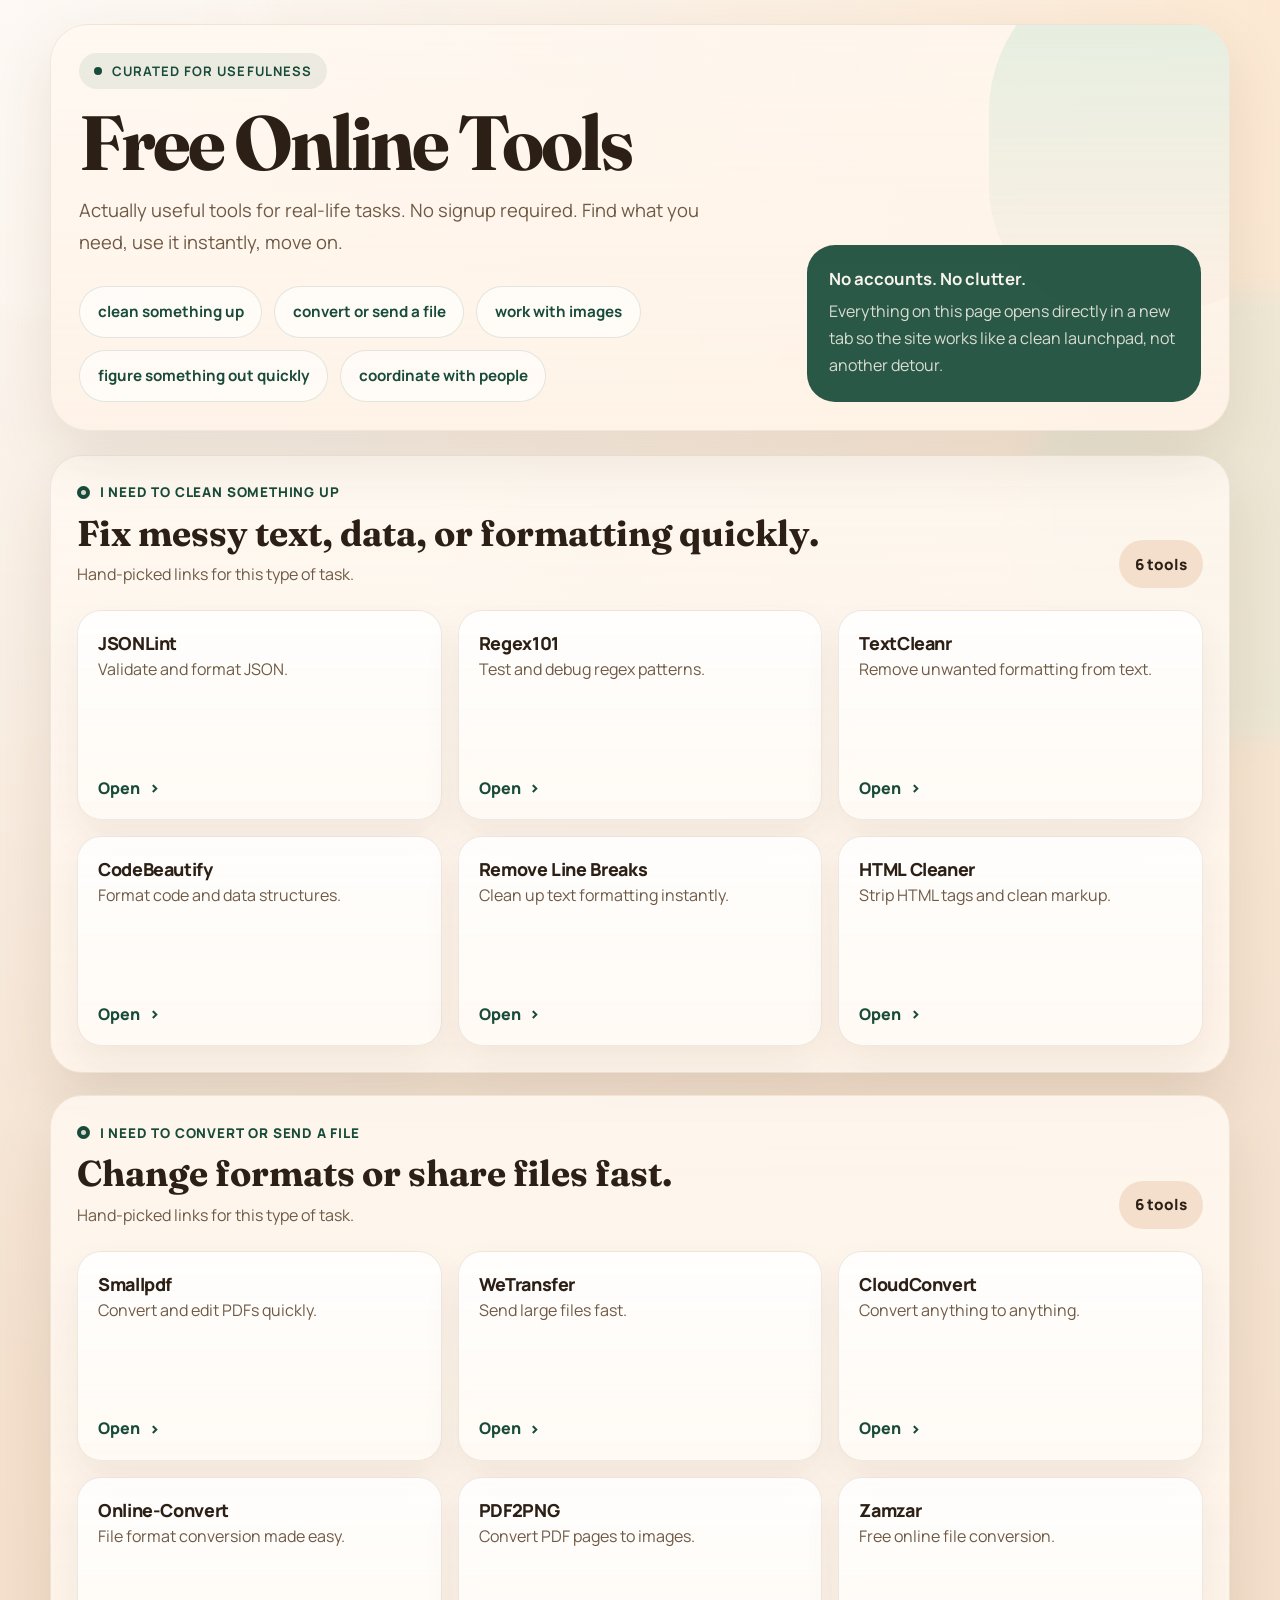
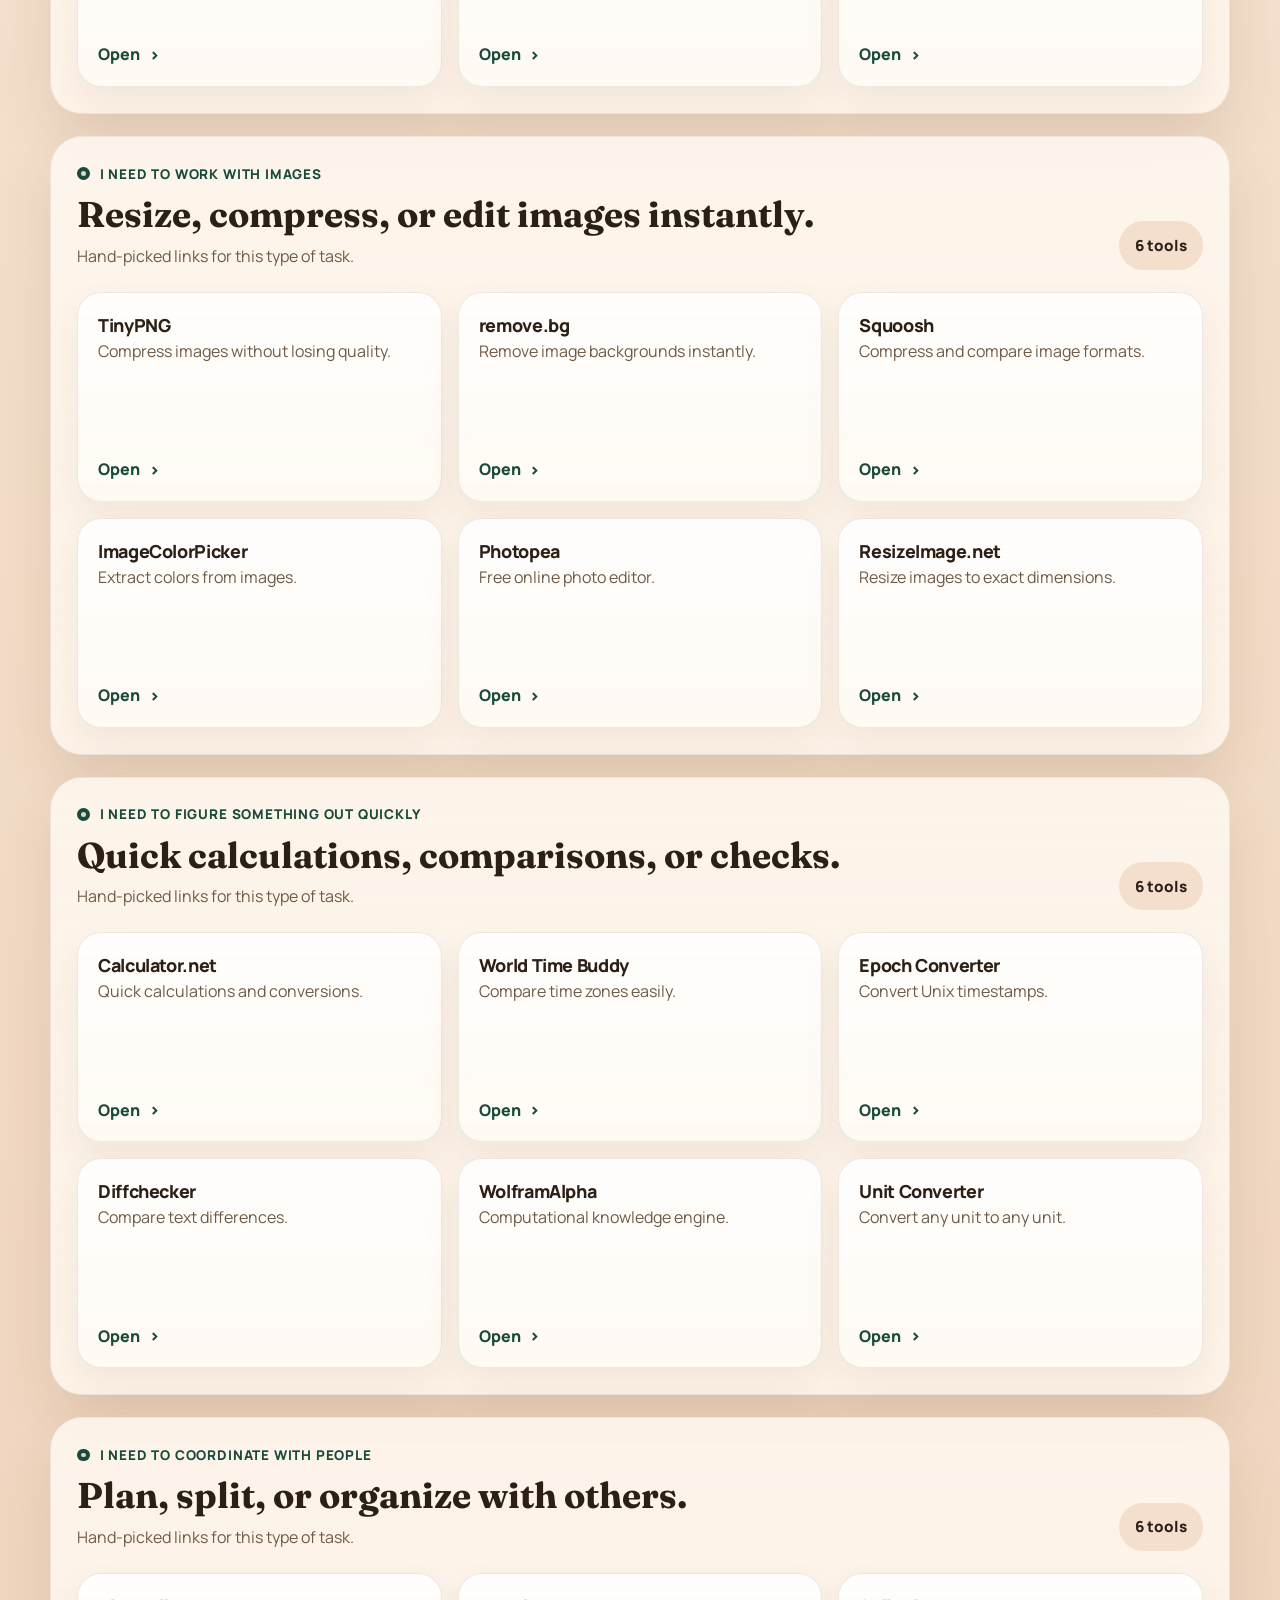
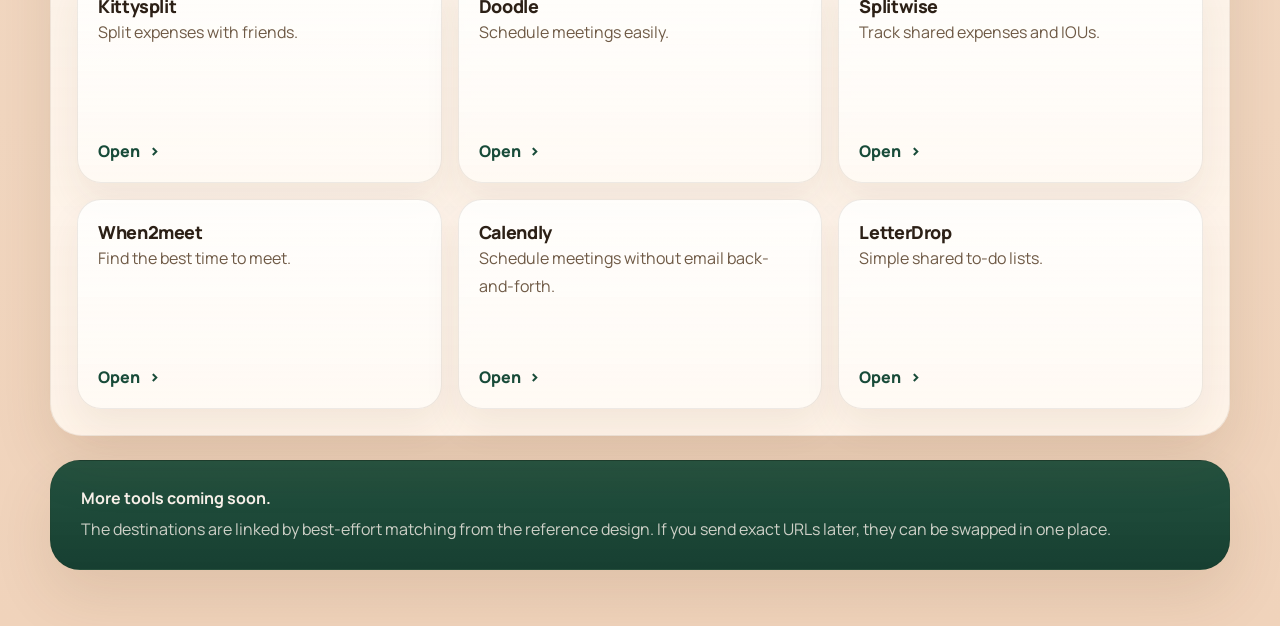
==== index.html @ f22c442c "initial commit" ====
<!doctype html>
<html lang="en">
  <head>
    <meta charset="UTF-8" />
    <meta name="viewport" content="width=device-width, initial-scale=1.0" />
    <title>Free Online Tools</title>
    <meta
      name="description"
      content="Actually useful online tools for cleaning text, converting files, editing images, checking quick answers, and coordinating with people."
    />
    <link rel="preconnect" href="https://fonts.googleapis.com" />
    <link rel="preconnect" href="https://fonts.gstatic.com" crossorigin />
    <link
      href="https://fonts.googleapis.com/css2?family=Fraunces:opsz,wght@9..144,600;9..144,700&family=Manrope:wght@400;500;600;700&display=swap"
      rel="stylesheet"
    />
    <style>
      :root {
        --page-bg: #f7e9d9;
        --page-bg-deep: #f0d3bb;
        --surface: rgba(255, 249, 242, 0.78);
        --surface-strong: #fffaf4;
        --surface-muted: #f3dfcb;
        --card-bg: rgba(255, 252, 247, 0.9);
        --card-border: rgba(80, 56, 27, 0.1);
        --ink: #2c2016;
        --ink-soft: #6f5a46;
        --accent: #184b39;
        --accent-soft: #d7eadb;
        --shadow: 0 24px 60px rgba(87, 54, 24, 0.12);
        --radius-xl: 32px;
        --radius-lg: 24px;
        --radius-md: 18px;
        --content-width: 1180px;
      }

      * {
        box-sizing: border-box;
      }

      html {
        scroll-behavior: smooth;
      }

      body {
        margin: 0;
        min-height: 100vh;
        font-family: "Manrope", sans-serif;
        color: var(--ink);
        background:
          radial-gradient(
            circle at top left,
            rgba(255, 255, 255, 0.72),
            transparent 34%
          ),
          radial-gradient(
            circle at top right,
            rgba(255, 231, 205, 0.7),
            transparent 28%
          ),
          linear-gradient(180deg, var(--page-bg) 0%, var(--page-bg-deep) 100%);
      }

      body::before,
      body::after {
        content: "";
        position: fixed;
        inset: auto;
        width: 28rem;
        height: 28rem;
        border-radius: 999px;
        filter: blur(12px);
        opacity: 0.38;
        pointer-events: none;
        z-index: 0;
      }

      body::before {
        top: -8rem;
        left: -10rem;
        background: rgba(255, 251, 246, 0.9);
      }

      body::after {
        right: -12rem;
        bottom: 10rem;
        background: rgba(215, 234, 219, 0.9);
      }

      a {
        color: inherit;
        text-decoration: none;
      }

      .shell {
        position: relative;
        z-index: 1;
        width: min(calc(100% - 2rem), var(--content-width));
        margin: 0 auto;
        padding: 24px 0 56px;
      }

      .hero {
        position: relative;
        overflow: hidden;
        padding: 28px;
        border: 1px solid rgba(66, 38, 13, 0.08);
        border-radius: 38px;
        background: linear-gradient(
          180deg,
          rgba(255, 248, 241, 0.78),
          rgba(255, 243, 231, 0.92)
        );
        box-shadow: var(--shadow);
      }

      .hero::after {
        content: "";
        position: absolute;
        right: -7rem;
        top: -4rem;
        width: 22rem;
        height: 22rem;
        border-radius: 48% 52% 60% 40%;
        background: linear-gradient(
          180deg,
          rgba(215, 234, 219, 0.92),
          rgba(243, 223, 203, 0.2)
        );
        opacity: 0.8;
      }

      .eyebrow {
        display: inline-flex;
        align-items: center;
        gap: 0.6rem;
        padding: 0.55rem 0.95rem;
        border-radius: 999px;
        background: rgba(24, 75, 57, 0.08);
        color: var(--accent);
        font-size: 0.82rem;
        font-weight: 700;
        letter-spacing: 0.08em;
        text-transform: uppercase;
      }

      .eyebrow::before {
        content: "";
        width: 0.5rem;
        height: 0.5rem;
        border-radius: 999px;
        background: var(--accent);
      }

      .hero-layout {
        position: relative;
        z-index: 1;
        display: grid;
        gap: 28px;
        grid-template-columns: minmax(0, 1.6fr) minmax(280px, 0.9fr);
      }

      .hero-copy h1 {
        margin: 18px 0 14px;
        font-family: "Fraunces", serif;
        font-size: clamp(2.8rem, 6vw, 5.6rem);
        line-height: 0.95;
        letter-spacing: -0.04em;
      }

      .hero-copy p {
        max-width: 42rem;
        margin: 0;
        color: var(--ink-soft);
        font-size: clamp(1rem, 1.7vw, 1.15rem);
        line-height: 1.75;
      }

      .chip-row {
        display: flex;
        flex-wrap: wrap;
        gap: 12px;
        margin-top: 28px;
      }

      .chip {
        display: inline-flex;
        align-items: center;
        justify-content: center;
        min-height: 48px;
        padding: 0.9rem 1.1rem;
        border: 1px solid rgba(24, 75, 57, 0.12);
        border-radius: 999px;
        background: rgba(255, 255, 255, 0.58);
        color: var(--accent);
        font-size: 0.95rem;
        font-weight: 700;
        transition:
          transform 180ms ease,
          background-color 180ms ease,
          border-color 180ms ease;
      }

      .chip:hover,
      .chip:focus-visible {
        transform: translateY(-2px);
        background: rgba(215, 234, 219, 0.8);
        border-color: rgba(24, 75, 57, 0.28);
      }

      .hero-note {
        align-self: end;
        padding: 22px;
        border-radius: 28px;
        background: rgba(24, 75, 57, 0.92);
        color: #f8f3ec;
      }

      .hero-note strong {
        display: block;
        margin-bottom: 8px;
        font-size: 1.05rem;
      }

      .hero-note p {
        margin: 0;
        color: rgba(248, 243, 236, 0.86);
        line-height: 1.7;
      }

      main {
        display: grid;
        gap: 22px;
        margin-top: 24px;
      }

      .section-card {
        padding: 26px;
        border: 1px solid rgba(66, 38, 13, 0.08);
        border-radius: var(--radius-xl);
        background: linear-gradient(
          180deg,
          rgba(255, 249, 242, 0.82),
          rgba(255, 245, 235, 0.94)
        );
        box-shadow: var(--shadow);
      }

      .section-top {
        display: grid;
        grid-template-columns: minmax(0, 1fr) auto;
        gap: 18px;
        align-items: end;
        margin-bottom: 22px;
      }

      .section-kicker {
        display: inline-flex;
        align-items: center;
        gap: 10px;
        font-size: 0.84rem;
        font-weight: 800;
        letter-spacing: 0.06em;
        text-transform: uppercase;
        color: var(--accent);
      }

      .section-kicker::before {
        content: "";
        width: 0.8rem;
        height: 0.8rem;
        border-radius: 999px;
        background: rgba(24, 75, 57, 0.16);
        box-shadow: inset 0 0 0 4px var(--accent);
      }

      .section-card h2 {
        margin: 10px 0 8px;
        font-family: "Fraunces", serif;
        font-size: clamp(1.6rem, 2.8vw, 2.35rem);
        line-height: 1.08;
      }

      .section-card p {
        margin: 0;
        color: var(--ink-soft);
        line-height: 1.75;
      }

      .section-count {
        display: inline-flex;
        align-items: center;
        justify-content: center;
        min-width: 72px;
        padding: 0.85rem 1rem;
        border-radius: 999px;
        background: var(--surface-muted);
        color: var(--ink);
        font-size: 0.95rem;
        font-weight: 800;
      }

      .tool-grid {
        display: grid;
        gap: 16px;
        grid-template-columns: repeat(3, minmax(0, 1fr));
      }

      .tool-card {
        position: relative;
        display: flex;
        flex-direction: column;
        min-height: 210px;
        padding: 20px;
        border: 1px solid var(--card-border);
        border-radius: var(--radius-lg);
        background: linear-gradient(
          180deg,
          rgba(255, 255, 255, 0.86),
          rgba(255, 250, 244, 0.98)
        );
        box-shadow: 0 18px 36px rgba(97, 67, 36, 0.08);
        transition:
          transform 220ms ease,
          box-shadow 220ms ease,
          border-color 220ms ease;
      }

      .tool-card::before {
        content: "";
        position: absolute;
        inset: 0;
        border-radius: inherit;
        background: linear-gradient(
          135deg,
          rgba(215, 234, 219, 0.28),
          transparent 42%,
          rgba(243, 223, 203, 0.22)
        );
        opacity: 0;
        transition: opacity 220ms ease;
      }

      .tool-card:hover,
      .tool-card:focus-visible {
        transform: translateY(-6px);
        border-color: rgba(24, 75, 57, 0.2);
        box-shadow: 0 24px 50px rgba(97, 67, 36, 0.14);
      }

      .tool-card:hover::before,
      .tool-card:focus-visible::before {
        opacity: 1;
      }

      .tool-card > * {
        position: relative;
        z-index: 1;
      }

      .tool-name {
        margin: 0;
        font-size: 1.12rem;
        font-weight: 800;
        letter-spacing: -0.02em;
      }

      .tool-desc {
        margin: 14px 0 0;
        color: var(--ink-soft);
        line-height: 1.7;
      }

      .tool-link {
        margin-top: auto;
        display: inline-flex;
        align-items: center;
        gap: 0.55rem;
        padding-top: 22px;
        color: var(--accent);
        font-weight: 800;
      }

      .tool-link span:last-child {
        font-size: 1.08rem;
        transition: transform 180ms ease;
      }

      .tool-card:hover .tool-link span:last-child,
      .tool-card:focus-visible .tool-link span:last-child {
        transform: translateX(4px);
      }

      .footer {
        margin-top: 24px;
        padding: 26px 30px;
        border: 1px solid rgba(66, 38, 13, 0.08);
        border-radius: 30px;
        background: linear-gradient(
          180deg,
          rgba(24, 75, 57, 0.95),
          rgba(18, 60, 46, 0.98)
        );
        color: #f7efe8;
        box-shadow: var(--shadow);
      }

      .footer strong {
        display: block;
        margin-bottom: 6px;
        font-size: 1rem;
      }

      .footer p {
        margin: 0;
        color: rgba(247, 239, 232, 0.82);
        line-height: 1.75;
      }

      @media (max-width: 1040px) {
        .hero-layout,
        .section-top,
        .tool-grid {
          grid-template-columns: minmax(0, 1fr);
        }

        .hero-note,
        .section-count {
          justify-self: start;
        }

        .tool-grid {
          grid-template-columns: repeat(2, minmax(0, 1fr));
        }
      }

      @media (max-width: 720px) {
        .shell {
          width: min(calc(100% - 1rem), var(--content-width));
          padding-top: 12px;
          padding-bottom: 28px;
        }

        .hero,
        .section-card,
        .footer {
          padding: 20px;
          border-radius: 24px;
        }

        .hero-copy h1 {
          margin-top: 16px;
        }

        .chip-row {
          gap: 10px;
        }

        .chip {
          width: 100%;
        }

        .tool-grid {
          grid-template-columns: minmax(0, 1fr);
        }

        .tool-card {
          min-height: 0;
        }
      }
    </style>
  </head>
  <body>
    <div class="shell">
      <header class="hero">
        <div class="hero-layout">
          <div class="hero-copy">
            <div class="eyebrow">Curated for usefulness</div>
            <h1>Free Online Tools</h1>
            <p>
              Actually useful tools for real-life tasks. No signup required.
              Find what you need, use it instantly, move on.
            </p>
            <nav
              class="chip-row"
              aria-label="Jump to tool categories"
              id="category-nav"
            ></nav>
          </div>
          <aside class="hero-note">
            <strong>No accounts. No clutter.</strong>
            <p>
              Everything on this page opens directly in a new tab so the site
              works like a clean launchpad, not another detour.
            </p>
          </aside>
        </div>
      </header>

      <main id="sections"></main>

      <footer class="footer">
        <strong>More tools coming soon.</strong>
        <p>
          The destinations are linked by best-effort matching from the reference
          design. If you send exact URLs later, they can be swapped in one
          place.
        </p>
      </footer>
    </div>

    <script>
      const sections = [
        {
          id: "clean-up",
          kicker: "I need to clean something up",
          title: "Fix messy text, data, or formatting quickly.",
          tools: [
            {
              name: "JSONLint",
              description: "Validate and format JSON.",
              href: "https://jsonlint.com/",
            },
            {
              name: "Regex101",
              description: "Test and debug regex patterns.",
              href: "https://regex101.com/",
            },
            {
              name: "TextCleanr",
              description: "Remove unwanted formatting from text.",
              href: "https://textcleanr.com/",
            },
            {
              name: "CodeBeautify",
              description: "Format code and data structures.",
              href: "https://codebeautify.org/",
            },
            {
              name: "Remove Line Breaks",
              description: "Clean up text formatting instantly.",
              href: "https://www.textfixer.com/tools/remove-line-breaks.php",
            },
            {
              name: "HTML Cleaner",
              description: "Strip HTML tags and clean markup.",
              href: "https://html-cleaner.com/",
            },
          ],
        },
        {
          id: "convert-send",
          kicker: "I need to convert or send a file",
          title: "Change formats or share files fast.",
          tools: [
            {
              name: "Smallpdf",
              description: "Convert and edit PDFs quickly.",
              href: "https://smallpdf.com/",
            },
            {
              name: "WeTransfer",
              description: "Send large files fast.",
              href: "https://wetransfer.com/",
            },
            {
              name: "CloudConvert",
              description: "Convert anything to anything.",
              href: "https://cloudconvert.com/",
            },
            {
              name: "Online-Convert",
              description: "File format conversion made easy.",
              href: "https://www.online-convert.com/",
            },
            {
              name: "PDF2PNG",
              description: "Convert PDF pages to images.",
              href: "https://pdf2png.com/",
            },
            {
              name: "Zamzar",
              description: "Free online file conversion.",
              href: "https://www.zamzar.com/",
            },
          ],
        },
        {
          id: "images",
          kicker: "I need to work with images",
          title: "Resize, compress, or edit images instantly.",
          tools: [
            {
              name: "TinyPNG",
              description: "Compress images without losing quality.",
              href: "https://tinypng.com/",
            },
            {
              name: "remove.bg",
              description: "Remove image backgrounds instantly.",
              href: "https://www.remove.bg/",
            },
            {
              name: "Squoosh",
              description: "Compress and compare image formats.",
              href: "https://squoosh.app/",
            },
            {
              name: "ImageColorPicker",
              description: "Extract colors from images.",
              href: "https://imagecolorpicker.com/",
            },
            {
              name: "Photopea",
              description: "Free online photo editor.",
              href: "https://www.photopea.com/",
            },
            {
              name: "ResizeImage.net",
              description: "Resize images to exact dimensions.",
              href: "https://resizeimage.net/",
            },
          ],
        },
        {
          id: "figure-out",
          kicker: "I need to figure something out quickly",
          title: "Quick calculations, comparisons, or checks.",
          tools: [
            {
              name: "Calculator.net",
              description: "Quick calculations and conversions.",
              href: "https://www.calculator.net/",
            },
            {
              name: "World Time Buddy",
              description: "Compare time zones easily.",
              href: "https://www.worldtimebuddy.com/",
            },
            {
              name: "Epoch Converter",
              description: "Convert Unix timestamps.",
              href: "https://www.epochconverter.com/",
            },
            {
              name: "Diffchecker",
              description: "Compare text differences.",
              href: "https://www.diffchecker.com/",
            },
            {
              name: "WolframAlpha",
              description: "Computational knowledge engine.",
              href: "https://www.wolframalpha.com/",
            },
            {
              name: "Unit Converter",
              description: "Convert any unit to any unit.",
              href: "https://www.unitconverters.net/",
            },
          ],
        },
        {
          id: "coordinate",
          kicker: "I need to coordinate with people",
          title: "Plan, split, or organize with others.",
          tools: [
            {
              name: "Kittysplit",
              description: "Split expenses with friends.",
              href: "https://www.kittysplit.com/",
            },
            {
              name: "Doodle",
              description: "Schedule meetings easily.",
              href: "https://doodle.com/",
            },
            {
              name: "Splitwise",
              description: "Track shared expenses and IOUs.",
              href: "https://www.splitwise.com/",
            },
            {
              name: "When2meet",
              description: "Find the best time to meet.",
              href: "https://www.when2meet.com/",
            },
            {
              name: "Calendly",
              description: "Schedule meetings without email back-and-forth.",
              href: "https://calendly.com/",
            },
            {
              name: "LetterDrop",
              description: "Simple shared to-do lists.",
              href: "https://letterdrop.com/",
            },
          ],
        },
      ];

      const categoryNav = document.querySelector("#category-nav");
      const sectionsRoot = document.querySelector("#sections");

      categoryNav.innerHTML = sections
        .map(
          ({ id, kicker }) =>
            `<a class="chip" href="#${id}">${kicker.replace("I need to ", "")}</a>`,
        )
        .join("");

      sectionsRoot.innerHTML = sections
        .map(
          ({ id, kicker, title, tools }) => `
						<section class="section-card" id="${id}">
							<div class="section-top">
								<div>
									<div class="section-kicker">${kicker}</div>
									<h2>${title}</h2>
									<p>Hand-picked links for this type of task.</p>
								</div>
								<div class="section-count">${tools.length} tools</div>
							</div>
							<div class="tool-grid">
								${tools
                  .map(
                    ({ name, description, href }) => `
											<a class="tool-card" href="${href}" target="_blank" rel="noopener noreferrer" aria-label="Open ${name} in a new tab">
												<h3 class="tool-name">${name}</h3>
												<p class="tool-desc">${description}</p>
												<div class="tool-link">
													<span>Open</span>
													<span aria-hidden="true">&gt;</span>
												</div>
											</a>
										`,
                  )
                  .join("")}
							</div>
						</section>
					`,
        )
        .join("");
    </script>
  </body>
</html>
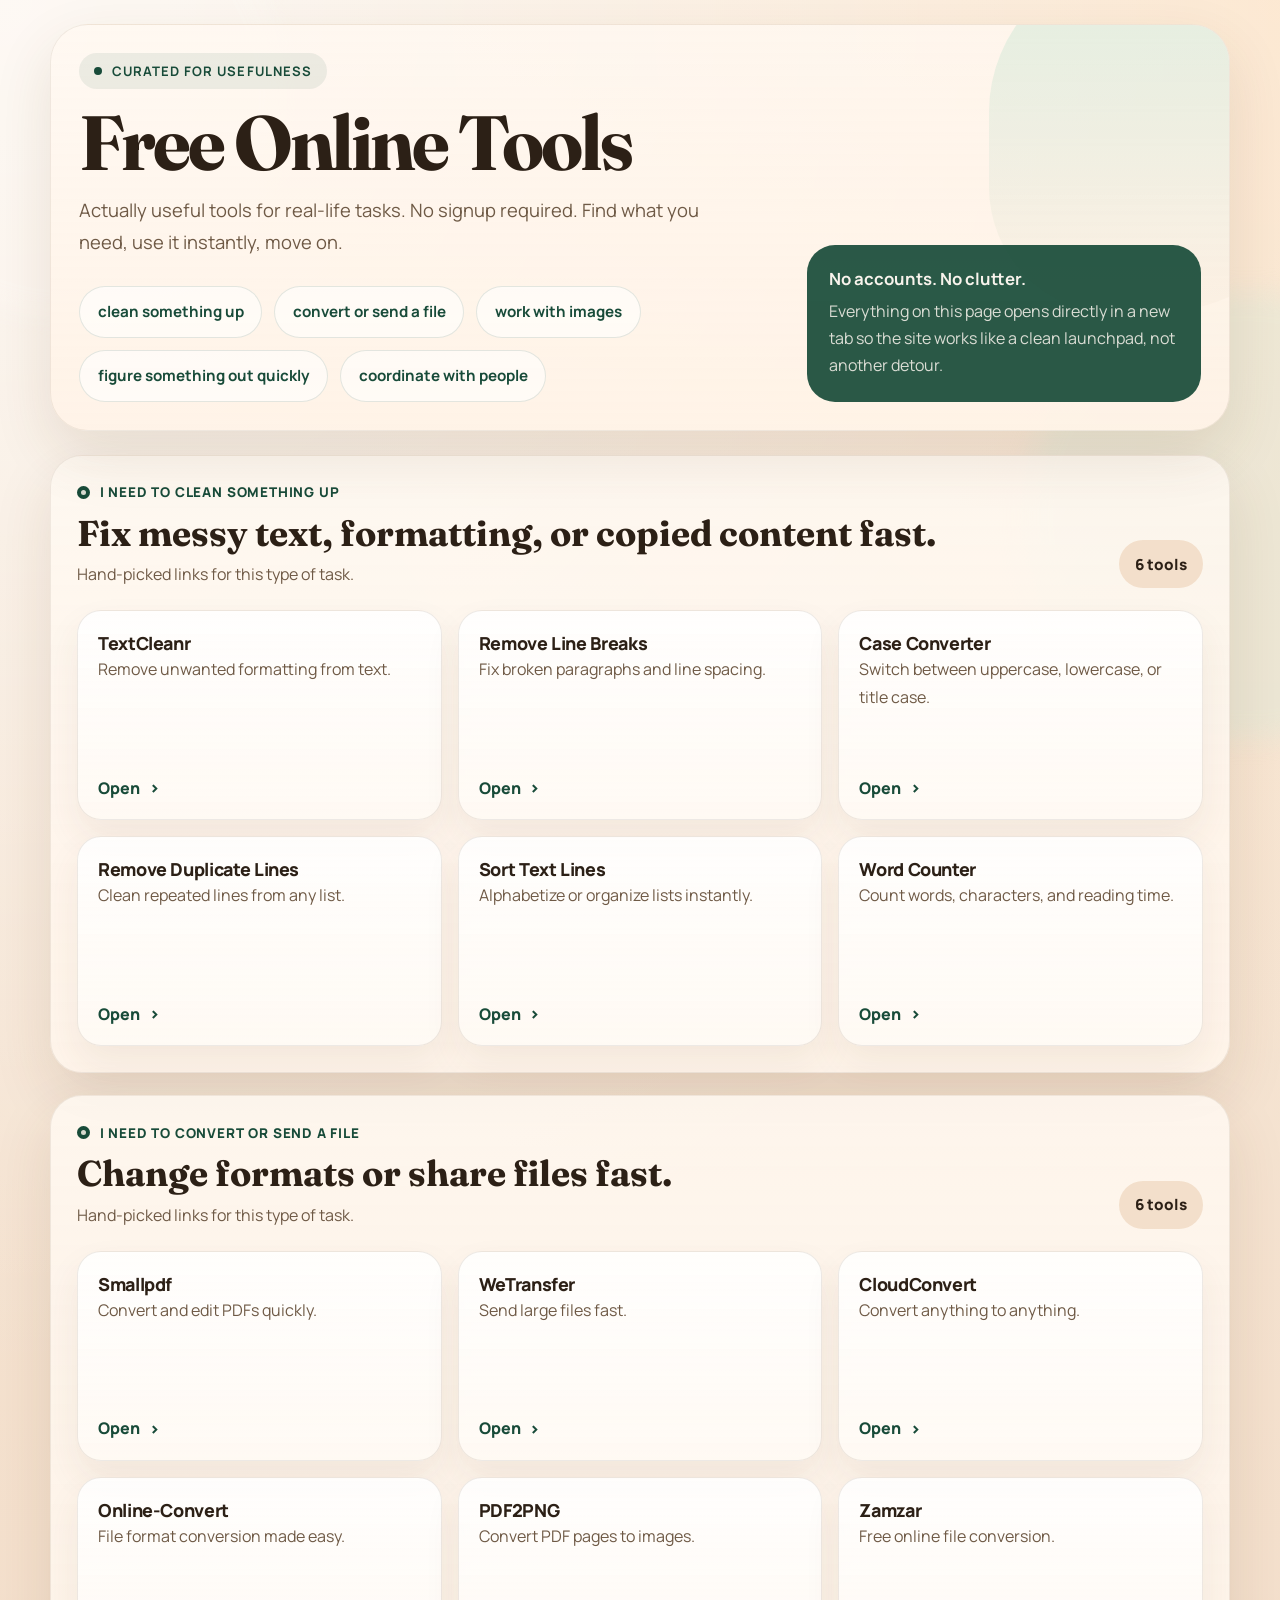
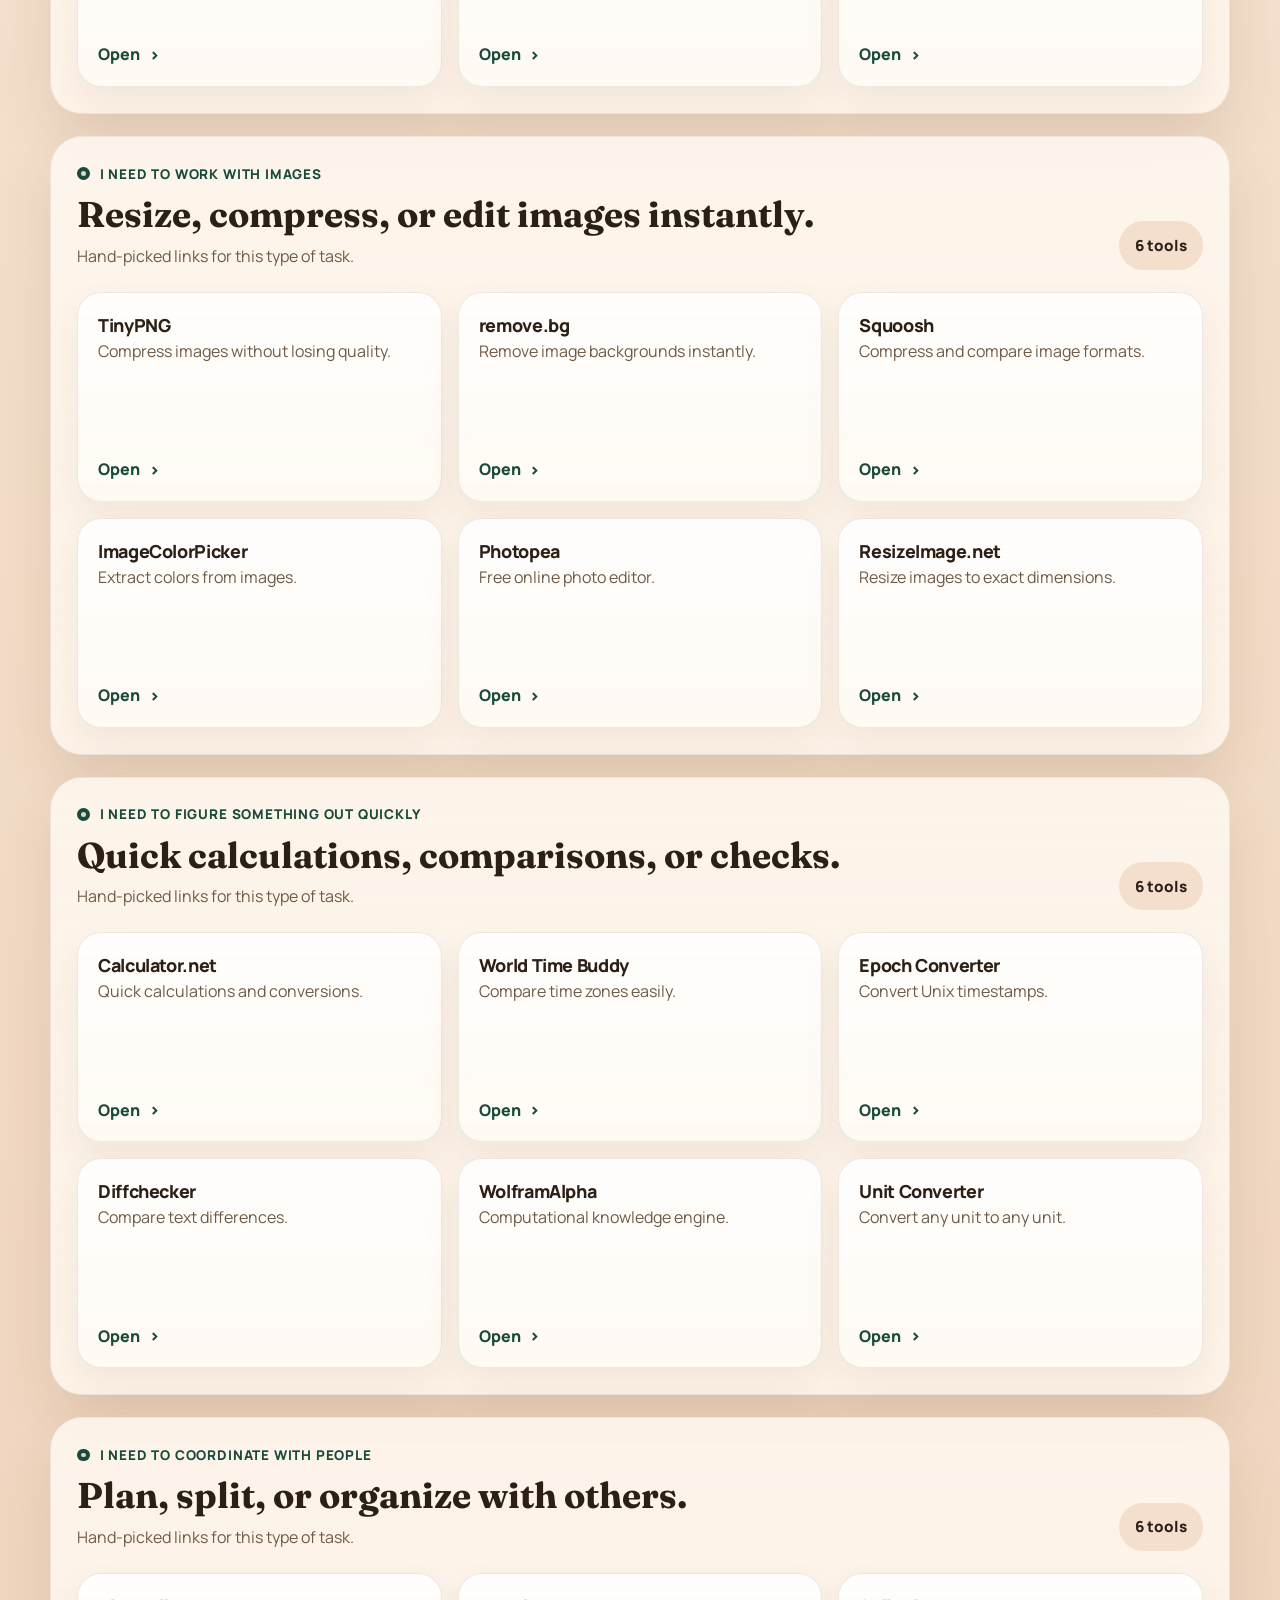
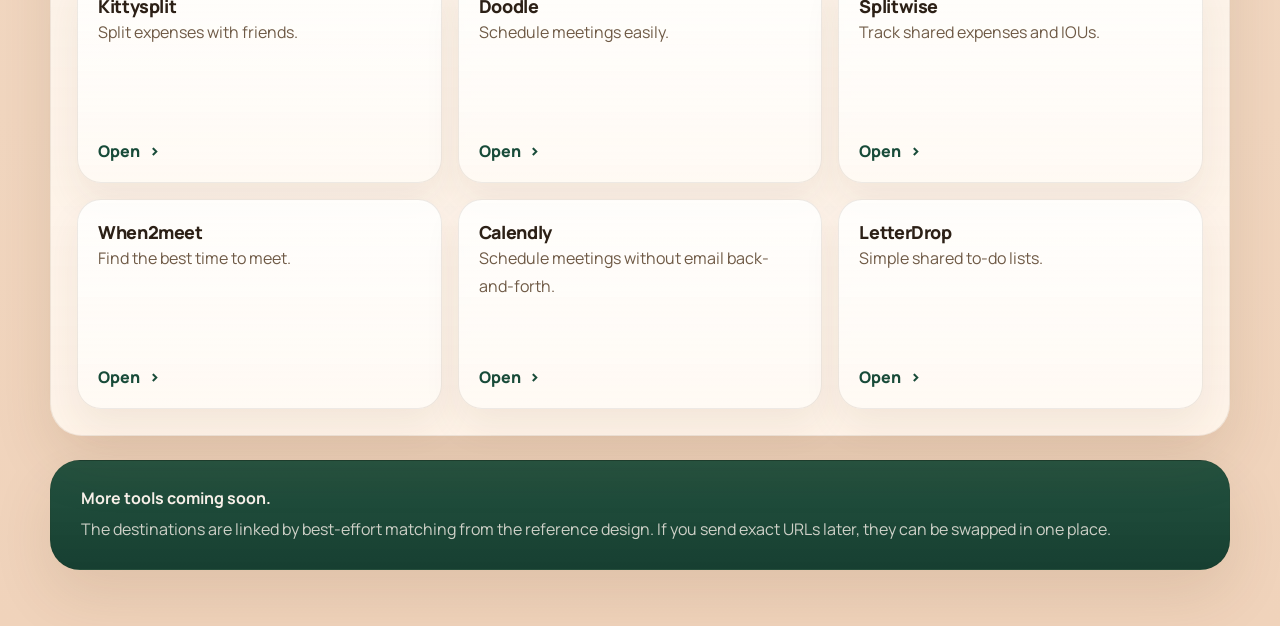
==== commit 5ddb9688: "Added styles.css and updated clean something up section" ====
--- a/index.html
+++ b/index.html
@@ -14,461 +14,7 @@
       href="https://fonts.googleapis.com/css2?family=Fraunces:opsz,wght@9..144,600;9..144,700&family=Manrope:wght@400;500;600;700&display=swap"
       rel="stylesheet"
     />
-    <style>
-      :root {
-        --page-bg: #f7e9d9;
-        --page-bg-deep: #f0d3bb;
-        --surface: rgba(255, 249, 242, 0.78);
-        --surface-strong: #fffaf4;
-        --surface-muted: #f3dfcb;
-        --card-bg: rgba(255, 252, 247, 0.9);
-        --card-border: rgba(80, 56, 27, 0.1);
-        --ink: #2c2016;
-        --ink-soft: #6f5a46;
-        --accent: #184b39;
-        --accent-soft: #d7eadb;
-        --shadow: 0 24px 60px rgba(87, 54, 24, 0.12);
-        --radius-xl: 32px;
-        --radius-lg: 24px;
-        --radius-md: 18px;
-        --content-width: 1180px;
-      }
-
-      * {
-        box-sizing: border-box;
-      }
-
-      html {
-        scroll-behavior: smooth;
-      }
-
-      body {
-        margin: 0;
-        min-height: 100vh;
-        font-family: "Manrope", sans-serif;
-        color: var(--ink);
-        background:
-          radial-gradient(
-            circle at top left,
-            rgba(255, 255, 255, 0.72),
-            transparent 34%
-          ),
-          radial-gradient(
-            circle at top right,
-            rgba(255, 231, 205, 0.7),
-            transparent 28%
-          ),
-          linear-gradient(180deg, var(--page-bg) 0%, var(--page-bg-deep) 100%);
-      }
-
-      body::before,
-      body::after {
-        content: "";
-        position: fixed;
-        inset: auto;
-        width: 28rem;
-        height: 28rem;
-        border-radius: 999px;
-        filter: blur(12px);
-        opacity: 0.38;
-        pointer-events: none;
-        z-index: 0;
-      }
-
-      body::before {
-        top: -8rem;
-        left: -10rem;
-        background: rgba(255, 251, 246, 0.9);
-      }
-
-      body::after {
-        right: -12rem;
-        bottom: 10rem;
-        background: rgba(215, 234, 219, 0.9);
-      }
-
-      a {
-        color: inherit;
-        text-decoration: none;
-      }
-
-      .shell {
-        position: relative;
-        z-index: 1;
-        width: min(calc(100% - 2rem), var(--content-width));
-        margin: 0 auto;
-        padding: 24px 0 56px;
-      }
-
-      .hero {
-        position: relative;
-        overflow: hidden;
-        padding: 28px;
-        border: 1px solid rgba(66, 38, 13, 0.08);
-        border-radius: 38px;
-        background: linear-gradient(
-          180deg,
-          rgba(255, 248, 241, 0.78),
-          rgba(255, 243, 231, 0.92)
-        );
-        box-shadow: var(--shadow);
-      }
-
-      .hero::after {
-        content: "";
-        position: absolute;
-        right: -7rem;
-        top: -4rem;
-        width: 22rem;
-        height: 22rem;
-        border-radius: 48% 52% 60% 40%;
-        background: linear-gradient(
-          180deg,
-          rgba(215, 234, 219, 0.92),
-          rgba(243, 223, 203, 0.2)
-        );
-        opacity: 0.8;
-      }
-
-      .eyebrow {
-        display: inline-flex;
-        align-items: center;
-        gap: 0.6rem;
-        padding: 0.55rem 0.95rem;
-        border-radius: 999px;
-        background: rgba(24, 75, 57, 0.08);
-        color: var(--accent);
-        font-size: 0.82rem;
-        font-weight: 700;
-        letter-spacing: 0.08em;
-        text-transform: uppercase;
-      }
-
-      .eyebrow::before {
-        content: "";
-        width: 0.5rem;
-        height: 0.5rem;
-        border-radius: 999px;
-        background: var(--accent);
-      }
-
-      .hero-layout {
-        position: relative;
-        z-index: 1;
-        display: grid;
-        gap: 28px;
-        grid-template-columns: minmax(0, 1.6fr) minmax(280px, 0.9fr);
-      }
-
-      .hero-copy h1 {
-        margin: 18px 0 14px;
-        font-family: "Fraunces", serif;
-        font-size: clamp(2.8rem, 6vw, 5.6rem);
-        line-height: 0.95;
-        letter-spacing: -0.04em;
-      }
-
-      .hero-copy p {
-        max-width: 42rem;
-        margin: 0;
-        color: var(--ink-soft);
-        font-size: clamp(1rem, 1.7vw, 1.15rem);
-        line-height: 1.75;
-      }
-
-      .chip-row {
-        display: flex;
-        flex-wrap: wrap;
-        gap: 12px;
-        margin-top: 28px;
-      }
-
-      .chip {
-        display: inline-flex;
-        align-items: center;
-        justify-content: center;
-        min-height: 48px;
-        padding: 0.9rem 1.1rem;
-        border: 1px solid rgba(24, 75, 57, 0.12);
-        border-radius: 999px;
-        background: rgba(255, 255, 255, 0.58);
-        color: var(--accent);
-        font-size: 0.95rem;
-        font-weight: 700;
-        transition:
-          transform 180ms ease,
-          background-color 180ms ease,
-          border-color 180ms ease;
-      }
-
-      .chip:hover,
-      .chip:focus-visible {
-        transform: translateY(-2px);
-        background: rgba(215, 234, 219, 0.8);
-        border-color: rgba(24, 75, 57, 0.28);
-      }
-
-      .hero-note {
-        align-self: end;
-        padding: 22px;
-        border-radius: 28px;
-        background: rgba(24, 75, 57, 0.92);
-        color: #f8f3ec;
-      }
-
-      .hero-note strong {
-        display: block;
-        margin-bottom: 8px;
-        font-size: 1.05rem;
-      }
-
-      .hero-note p {
-        margin: 0;
-        color: rgba(248, 243, 236, 0.86);
-        line-height: 1.7;
-      }
-
-      main {
-        display: grid;
-        gap: 22px;
-        margin-top: 24px;
-      }
-
-      .section-card {
-        padding: 26px;
-        border: 1px solid rgba(66, 38, 13, 0.08);
-        border-radius: var(--radius-xl);
-        background: linear-gradient(
-          180deg,
-          rgba(255, 249, 242, 0.82),
-          rgba(255, 245, 235, 0.94)
-        );
-        box-shadow: var(--shadow);
-      }
-
-      .section-top {
-        display: grid;
-        grid-template-columns: minmax(0, 1fr) auto;
-        gap: 18px;
-        align-items: end;
-        margin-bottom: 22px;
-      }
-
-      .section-kicker {
-        display: inline-flex;
-        align-items: center;
-        gap: 10px;
-        font-size: 0.84rem;
-        font-weight: 800;
-        letter-spacing: 0.06em;
-        text-transform: uppercase;
-        color: var(--accent);
-      }
-
-      .section-kicker::before {
-        content: "";
-        width: 0.8rem;
-        height: 0.8rem;
-        border-radius: 999px;
-        background: rgba(24, 75, 57, 0.16);
-        box-shadow: inset 0 0 0 4px var(--accent);
-      }
-
-      .section-card h2 {
-        margin: 10px 0 8px;
-        font-family: "Fraunces", serif;
-        font-size: clamp(1.6rem, 2.8vw, 2.35rem);
-        line-height: 1.08;
-      }
-
-      .section-card p {
-        margin: 0;
-        color: var(--ink-soft);
-        line-height: 1.75;
-      }
-
-      .section-count {
-        display: inline-flex;
-        align-items: center;
-        justify-content: center;
-        min-width: 72px;
-        padding: 0.85rem 1rem;
-        border-radius: 999px;
-        background: var(--surface-muted);
-        color: var(--ink);
-        font-size: 0.95rem;
-        font-weight: 800;
-      }
-
-      .tool-grid {
-        display: grid;
-        gap: 16px;
-        grid-template-columns: repeat(3, minmax(0, 1fr));
-      }
-
-      .tool-card {
-        position: relative;
-        display: flex;
-        flex-direction: column;
-        min-height: 210px;
-        padding: 20px;
-        border: 1px solid var(--card-border);
-        border-radius: var(--radius-lg);
-        background: linear-gradient(
-          180deg,
-          rgba(255, 255, 255, 0.86),
-          rgba(255, 250, 244, 0.98)
-        );
-        box-shadow: 0 18px 36px rgba(97, 67, 36, 0.08);
-        transition:
-          transform 220ms ease,
-          box-shadow 220ms ease,
-          border-color 220ms ease;
-      }
-
-      .tool-card::before {
-        content: "";
-        position: absolute;
-        inset: 0;
-        border-radius: inherit;
-        background: linear-gradient(
-          135deg,
-          rgba(215, 234, 219, 0.28),
-          transparent 42%,
-          rgba(243, 223, 203, 0.22)
-        );
-        opacity: 0;
-        transition: opacity 220ms ease;
-      }
-
-      .tool-card:hover,
-      .tool-card:focus-visible {
-        transform: translateY(-6px);
-        border-color: rgba(24, 75, 57, 0.2);
-        box-shadow: 0 24px 50px rgba(97, 67, 36, 0.14);
-      }
-
-      .tool-card:hover::before,
-      .tool-card:focus-visible::before {
-        opacity: 1;
-      }
-
-      .tool-card > * {
-        position: relative;
-        z-index: 1;
-      }
-
-      .tool-name {
-        margin: 0;
-        font-size: 1.12rem;
-        font-weight: 800;
-        letter-spacing: -0.02em;
-      }
-
-      .tool-desc {
-        margin: 14px 0 0;
-        color: var(--ink-soft);
-        line-height: 1.7;
-      }
-
-      .tool-link {
-        margin-top: auto;
-        display: inline-flex;
-        align-items: center;
-        gap: 0.55rem;
-        padding-top: 22px;
-        color: var(--accent);
-        font-weight: 800;
-      }
-
-      .tool-link span:last-child {
-        font-size: 1.08rem;
-        transition: transform 180ms ease;
-      }
-
-      .tool-card:hover .tool-link span:last-child,
-      .tool-card:focus-visible .tool-link span:last-child {
-        transform: translateX(4px);
-      }
-
-      .footer {
-        margin-top: 24px;
-        padding: 26px 30px;
-        border: 1px solid rgba(66, 38, 13, 0.08);
-        border-radius: 30px;
-        background: linear-gradient(
-          180deg,
-          rgba(24, 75, 57, 0.95),
-          rgba(18, 60, 46, 0.98)
-        );
-        color: #f7efe8;
-        box-shadow: var(--shadow);
-      }
-
-      .footer strong {
-        display: block;
-        margin-bottom: 6px;
-        font-size: 1rem;
-      }
-
-      .footer p {
-        margin: 0;
-        color: rgba(247, 239, 232, 0.82);
-        line-height: 1.75;
-      }
-
-      @media (max-width: 1040px) {
-        .hero-layout,
-        .section-top,
-        .tool-grid {
-          grid-template-columns: minmax(0, 1fr);
-        }
-
-        .hero-note,
-        .section-count {
-          justify-self: start;
-        }
-
-        .tool-grid {
-          grid-template-columns: repeat(2, minmax(0, 1fr));
-        }
-      }
-
-      @media (max-width: 720px) {
-        .shell {
-          width: min(calc(100% - 1rem), var(--content-width));
-          padding-top: 12px;
-          padding-bottom: 28px;
-        }
-
-        .hero,
-        .section-card,
-        .footer {
-          padding: 20px;
-          border-radius: 24px;
-        }
-
-        .hero-copy h1 {
-          margin-top: 16px;
-        }
-
-        .chip-row {
-          gap: 10px;
-        }
-
-        .chip {
-          width: 100%;
-        }
-
-        .tool-grid {
-          grid-template-columns: minmax(0, 1fr);
-        }
-
-        .tool-card {
-          min-height: 0;
-        }
-      }
-    </style>
+    <link rel="stylesheet" href="./styles.css" />
   </head>
   <body>
     <div class="shell">
@@ -511,40 +57,78 @@
 
     <script>
       const sections = [
+        // {
+        //   id: "clean-up",
+        //   kicker: "I need to clean something up",
+        //   title: "Fix messy text, data, or formatting quickly.",
+        //   tools: [
+        //     {
+        //       name: "JSONLint",
+        //       description: "Validate and format JSON.",
+        //       href: "https://jsonlint.com/",
+        //     },
+        //     {
+        //       name: "Regex101",
+        //       description: "Test and debug regex patterns.",
+        //       href: "https://regex101.com/",
+        //     },
+        //     {
+        //       name: "TextCleanr",
+        //       description: "Remove unwanted formatting from text.",
+        //       href: "https://textcleanr.com/",
+        //     },
+        //     {
+        //       name: "CodeBeautify",
+        //       description: "Format code and data structures.",
+        //       href: "https://codebeautify.org/",
+        //     },
+        //     {
+        //       name: "Remove Line Breaks",
+        //       description: "Clean up text formatting instantly.",
+        //       href: "https://www.textfixer.com/tools/remove-line-breaks.php",
+        //     },
+        //     {
+        //       name: "HTML Cleaner",
+        //       description: "Strip HTML tags and clean markup.",
+        //       href: "https://html-cleaner.com/",
+        //     },
+        //   ],
+        // },
         {
           id: "clean-up",
           kicker: "I need to clean something up",
-          title: "Fix messy text, data, or formatting quickly.",
-          tools: [
-            {
-              name: "JSONLint",
-              description: "Validate and format JSON.",
-              href: "https://jsonlint.com/",
-            },
-            {
-              name: "Regex101",
-              description: "Test and debug regex patterns.",
-              href: "https://regex101.com/",
-            },
+          title: "Fix messy text, formatting, or copied content fast.",
+          tools: [
             {
               name: "TextCleanr",
               description: "Remove unwanted formatting from text.",
               href: "https://textcleanr.com/",
             },
             {
-              name: "CodeBeautify",
-              description: "Format code and data structures.",
-              href: "https://codebeautify.org/",
-            },
-            {
               name: "Remove Line Breaks",
-              description: "Clean up text formatting instantly.",
+              description: "Fix broken paragraphs and line spacing.",
               href: "https://www.textfixer.com/tools/remove-line-breaks.php",
             },
             {
-              name: "HTML Cleaner",
-              description: "Strip HTML tags and clean markup.",
-              href: "https://html-cleaner.com/",
+              name: "Case Converter",
+              description:
+                "Switch between uppercase, lowercase, or title case.",
+              href: "https://convertcase.net/",
+            },
+            {
+              name: "Remove Duplicate Lines",
+              description: "Clean repeated lines from any list.",
+              href: "https://www.textfixer.com/tools/remove-duplicate-lines.php",
+            },
+            {
+              name: "Sort Text Lines",
+              description: "Alphabetize or organize lists instantly.",
+              href: "https://www.browserling.com/tools/sort-text",
+            },
+            {
+              name: "Word Counter",
+              description: "Count words, characters, and reading time.",
+              href: "https://wordcounter.net/",
             },
           ],
         },
--- a/styles.css
+++ b/styles.css
@@ -0,0 +1,453 @@
+:root {
+  --page-bg: #f7e9d9;
+  --page-bg-deep: #f0d3bb;
+  --surface: rgba(255, 249, 242, 0.78);
+  --surface-strong: #fffaf4;
+  --surface-muted: #f3dfcb;
+  --card-bg: rgba(255, 252, 247, 0.9);
+  --card-border: rgba(80, 56, 27, 0.1);
+  --ink: #2c2016;
+  --ink-soft: #6f5a46;
+  --accent: #184b39;
+  --accent-soft: #d7eadb;
+  --shadow: 0 24px 60px rgba(87, 54, 24, 0.12);
+  --radius-xl: 32px;
+  --radius-lg: 24px;
+  --radius-md: 18px;
+  --content-width: 1180px;
+}
+
+* {
+  box-sizing: border-box;
+}
+
+html {
+  scroll-behavior: smooth;
+}
+
+body {
+  margin: 0;
+  min-height: 100vh;
+  font-family: "Manrope", sans-serif;
+  color: var(--ink);
+  background:
+    radial-gradient(
+      circle at top left,
+      rgba(255, 255, 255, 0.72),
+      transparent 34%
+    ),
+    radial-gradient(
+      circle at top right,
+      rgba(255, 231, 205, 0.7),
+      transparent 28%
+    ),
+    linear-gradient(180deg, var(--page-bg) 0%, var(--page-bg-deep) 100%);
+}
+
+body::before,
+body::after {
+  content: "";
+  position: fixed;
+  inset: auto;
+  width: 28rem;
+  height: 28rem;
+  border-radius: 999px;
+  filter: blur(12px);
+  opacity: 0.38;
+  pointer-events: none;
+  z-index: 0;
+}
+
+body::before {
+  top: -8rem;
+  left: -10rem;
+  background: rgba(255, 251, 246, 0.9);
+}
+
+body::after {
+  right: -12rem;
+  bottom: 10rem;
+  background: rgba(215, 234, 219, 0.9);
+}
+
+a {
+  color: inherit;
+  text-decoration: none;
+}
+
+.shell {
+  position: relative;
+  z-index: 1;
+  width: min(calc(100% - 2rem), var(--content-width));
+  margin: 0 auto;
+  padding: 24px 0 56px;
+}
+
+.hero {
+  position: relative;
+  overflow: hidden;
+  padding: 28px;
+  border: 1px solid rgba(66, 38, 13, 0.08);
+  border-radius: 38px;
+  background: linear-gradient(
+    180deg,
+    rgba(255, 248, 241, 0.78),
+    rgba(255, 243, 231, 0.92)
+  );
+  box-shadow: var(--shadow);
+}
+
+.hero::after {
+  content: "";
+  position: absolute;
+  right: -7rem;
+  top: -4rem;
+  width: 22rem;
+  height: 22rem;
+  border-radius: 48% 52% 60% 40%;
+  background: linear-gradient(
+    180deg,
+    rgba(215, 234, 219, 0.92),
+    rgba(243, 223, 203, 0.2)
+  );
+  opacity: 0.8;
+}
+
+.eyebrow {
+  display: inline-flex;
+  align-items: center;
+  gap: 0.6rem;
+  padding: 0.55rem 0.95rem;
+  border-radius: 999px;
+  background: rgba(24, 75, 57, 0.08);
+  color: var(--accent);
+  font-size: 0.82rem;
+  font-weight: 700;
+  letter-spacing: 0.08em;
+  text-transform: uppercase;
+}
+
+.eyebrow::before {
+  content: "";
+  width: 0.5rem;
+  height: 0.5rem;
+  border-radius: 999px;
+  background: var(--accent);
+}
+
+.hero-layout {
+  position: relative;
+  z-index: 1;
+  display: grid;
+  gap: 28px;
+  grid-template-columns: minmax(0, 1.6fr) minmax(280px, 0.9fr);
+}
+
+.hero-copy h1 {
+  margin: 18px 0 14px;
+  font-family: "Fraunces", serif;
+  font-size: clamp(2.8rem, 6vw, 5.6rem);
+  line-height: 0.95;
+  letter-spacing: -0.04em;
+}
+
+.hero-copy p {
+  max-width: 42rem;
+  margin: 0;
+  color: var(--ink-soft);
+  font-size: clamp(1rem, 1.7vw, 1.15rem);
+  line-height: 1.75;
+}
+
+.chip-row {
+  display: flex;
+  flex-wrap: wrap;
+  gap: 12px;
+  margin-top: 28px;
+}
+
+.chip {
+  display: inline-flex;
+  align-items: center;
+  justify-content: center;
+  min-height: 48px;
+  padding: 0.9rem 1.1rem;
+  border: 1px solid rgba(24, 75, 57, 0.12);
+  border-radius: 999px;
+  background: rgba(255, 255, 255, 0.58);
+  color: var(--accent);
+  font-size: 0.95rem;
+  font-weight: 700;
+  transition:
+    transform 180ms ease,
+    background-color 180ms ease,
+    border-color 180ms ease;
+}
+
+.chip:hover,
+.chip:focus-visible {
+  transform: translateY(-2px);
+  background: rgba(215, 234, 219, 0.8);
+  border-color: rgba(24, 75, 57, 0.28);
+}
+
+.hero-note {
+  align-self: end;
+  padding: 22px;
+  border-radius: 28px;
+  background: rgba(24, 75, 57, 0.92);
+  color: #f8f3ec;
+}
+
+.hero-note strong {
+  display: block;
+  margin-bottom: 8px;
+  font-size: 1.05rem;
+}
+
+.hero-note p {
+  margin: 0;
+  color: rgba(248, 243, 236, 0.86);
+  line-height: 1.7;
+}
+
+main {
+  display: grid;
+  gap: 22px;
+  margin-top: 24px;
+}
+
+.section-card {
+  padding: 26px;
+  border: 1px solid rgba(66, 38, 13, 0.08);
+  border-radius: var(--radius-xl);
+  background: linear-gradient(
+    180deg,
+    rgba(255, 249, 242, 0.82),
+    rgba(255, 245, 235, 0.94)
+  );
+  box-shadow: var(--shadow);
+}
+
+.section-top {
+  display: grid;
+  grid-template-columns: minmax(0, 1fr) auto;
+  gap: 18px;
+  align-items: end;
+  margin-bottom: 22px;
+}
+
+.section-kicker {
+  display: inline-flex;
+  align-items: center;
+  gap: 10px;
+  font-size: 0.84rem;
+  font-weight: 800;
+  letter-spacing: 0.06em;
+  text-transform: uppercase;
+  color: var(--accent);
+}
+
+.section-kicker::before {
+  content: "";
+  width: 0.8rem;
+  height: 0.8rem;
+  border-radius: 999px;
+  background: rgba(24, 75, 57, 0.16);
+  box-shadow: inset 0 0 0 4px var(--accent);
+}
+
+.section-card h2 {
+  margin: 10px 0 8px;
+  font-family: "Fraunces", serif;
+  font-size: clamp(1.6rem, 2.8vw, 2.35rem);
+  line-height: 1.08;
+}
+
+.section-card p {
+  margin: 0;
+  color: var(--ink-soft);
+  line-height: 1.75;
+}
+
+.section-count {
+  display: inline-flex;
+  align-items: center;
+  justify-content: center;
+  min-width: 72px;
+  padding: 0.85rem 1rem;
+  border-radius: 999px;
+  background: var(--surface-muted);
+  color: var(--ink);
+  font-size: 0.95rem;
+  font-weight: 800;
+}
+
+.tool-grid {
+  display: grid;
+  gap: 16px;
+  grid-template-columns: repeat(3, minmax(0, 1fr));
+}
+
+.tool-card {
+  position: relative;
+  display: flex;
+  flex-direction: column;
+  min-height: 210px;
+  padding: 20px;
+  border: 1px solid var(--card-border);
+  border-radius: var(--radius-lg);
+  background: linear-gradient(
+    180deg,
+    rgba(255, 255, 255, 0.86),
+    rgba(255, 250, 244, 0.98)
+  );
+  box-shadow: 0 18px 36px rgba(97, 67, 36, 0.08);
+  transition:
+    transform 220ms ease,
+    box-shadow 220ms ease,
+    border-color 220ms ease;
+}
+
+.tool-card::before {
+  content: "";
+  position: absolute;
+  inset: 0;
+  border-radius: inherit;
+  background: linear-gradient(
+    135deg,
+    rgba(215, 234, 219, 0.28),
+    transparent 42%,
+    rgba(243, 223, 203, 0.22)
+  );
+  opacity: 0;
+  transition: opacity 220ms ease;
+}
+
+.tool-card:hover,
+.tool-card:focus-visible {
+  transform: translateY(-6px);
+  border-color: rgba(24, 75, 57, 0.2);
+  box-shadow: 0 24px 50px rgba(97, 67, 36, 0.14);
+}
+
+.tool-card:hover::before,
+.tool-card:focus-visible::before {
+  opacity: 1;
+}
+
+.tool-card > * {
+  position: relative;
+  z-index: 1;
+}
+
+.tool-name {
+  margin: 0;
+  font-size: 1.12rem;
+  font-weight: 800;
+  letter-spacing: -0.02em;
+}
+
+.tool-desc {
+  margin: 14px 0 0;
+  color: var(--ink-soft);
+  line-height: 1.7;
+}
+
+.tool-link {
+  margin-top: auto;
+  display: inline-flex;
+  align-items: center;
+  gap: 0.55rem;
+  padding-top: 22px;
+  color: var(--accent);
+  font-weight: 800;
+}
+
+.tool-link span:last-child {
+  font-size: 1.08rem;
+  transition: transform 180ms ease;
+}
+
+.tool-card:hover .tool-link span:last-child,
+.tool-card:focus-visible .tool-link span:last-child {
+  transform: translateX(4px);
+}
+
+.footer {
+  margin-top: 24px;
+  padding: 26px 30px;
+  border: 1px solid rgba(66, 38, 13, 0.08);
+  border-radius: 30px;
+  background: linear-gradient(
+    180deg,
+    rgba(24, 75, 57, 0.95),
+    rgba(18, 60, 46, 0.98)
+  );
+  color: #f7efe8;
+  box-shadow: var(--shadow);
+}
+
+.footer strong {
+  display: block;
+  margin-bottom: 6px;
+  font-size: 1rem;
+}
+
+.footer p {
+  margin: 0;
+  color: rgba(247, 239, 232, 0.82);
+  line-height: 1.75;
+}
+
+@media (max-width: 1040px) {
+  .hero-layout,
+  .section-top,
+  .tool-grid {
+    grid-template-columns: minmax(0, 1fr);
+  }
+
+  .hero-note,
+  .section-count {
+    justify-self: start;
+  }
+
+  .tool-grid {
+    grid-template-columns: repeat(2, minmax(0, 1fr));
+  }
+}
+
+@media (max-width: 720px) {
+  .shell {
+    width: min(calc(100% - 1rem), var(--content-width));
+    padding-top: 12px;
+    padding-bottom: 28px;
+  }
+
+  .hero,
+  .section-card,
+  .footer {
+    padding: 20px;
+    border-radius: 24px;
+  }
+
+  .hero-copy h1 {
+    margin-top: 16px;
+  }
+
+  .chip-row {
+    gap: 10px;
+  }
+
+  .chip {
+    width: 100%;
+  }
+
+  .tool-grid {
+    grid-template-columns: minmax(0, 1fr);
+  }
+
+  .tool-card {
+    min-height: 0;
+  }
+}
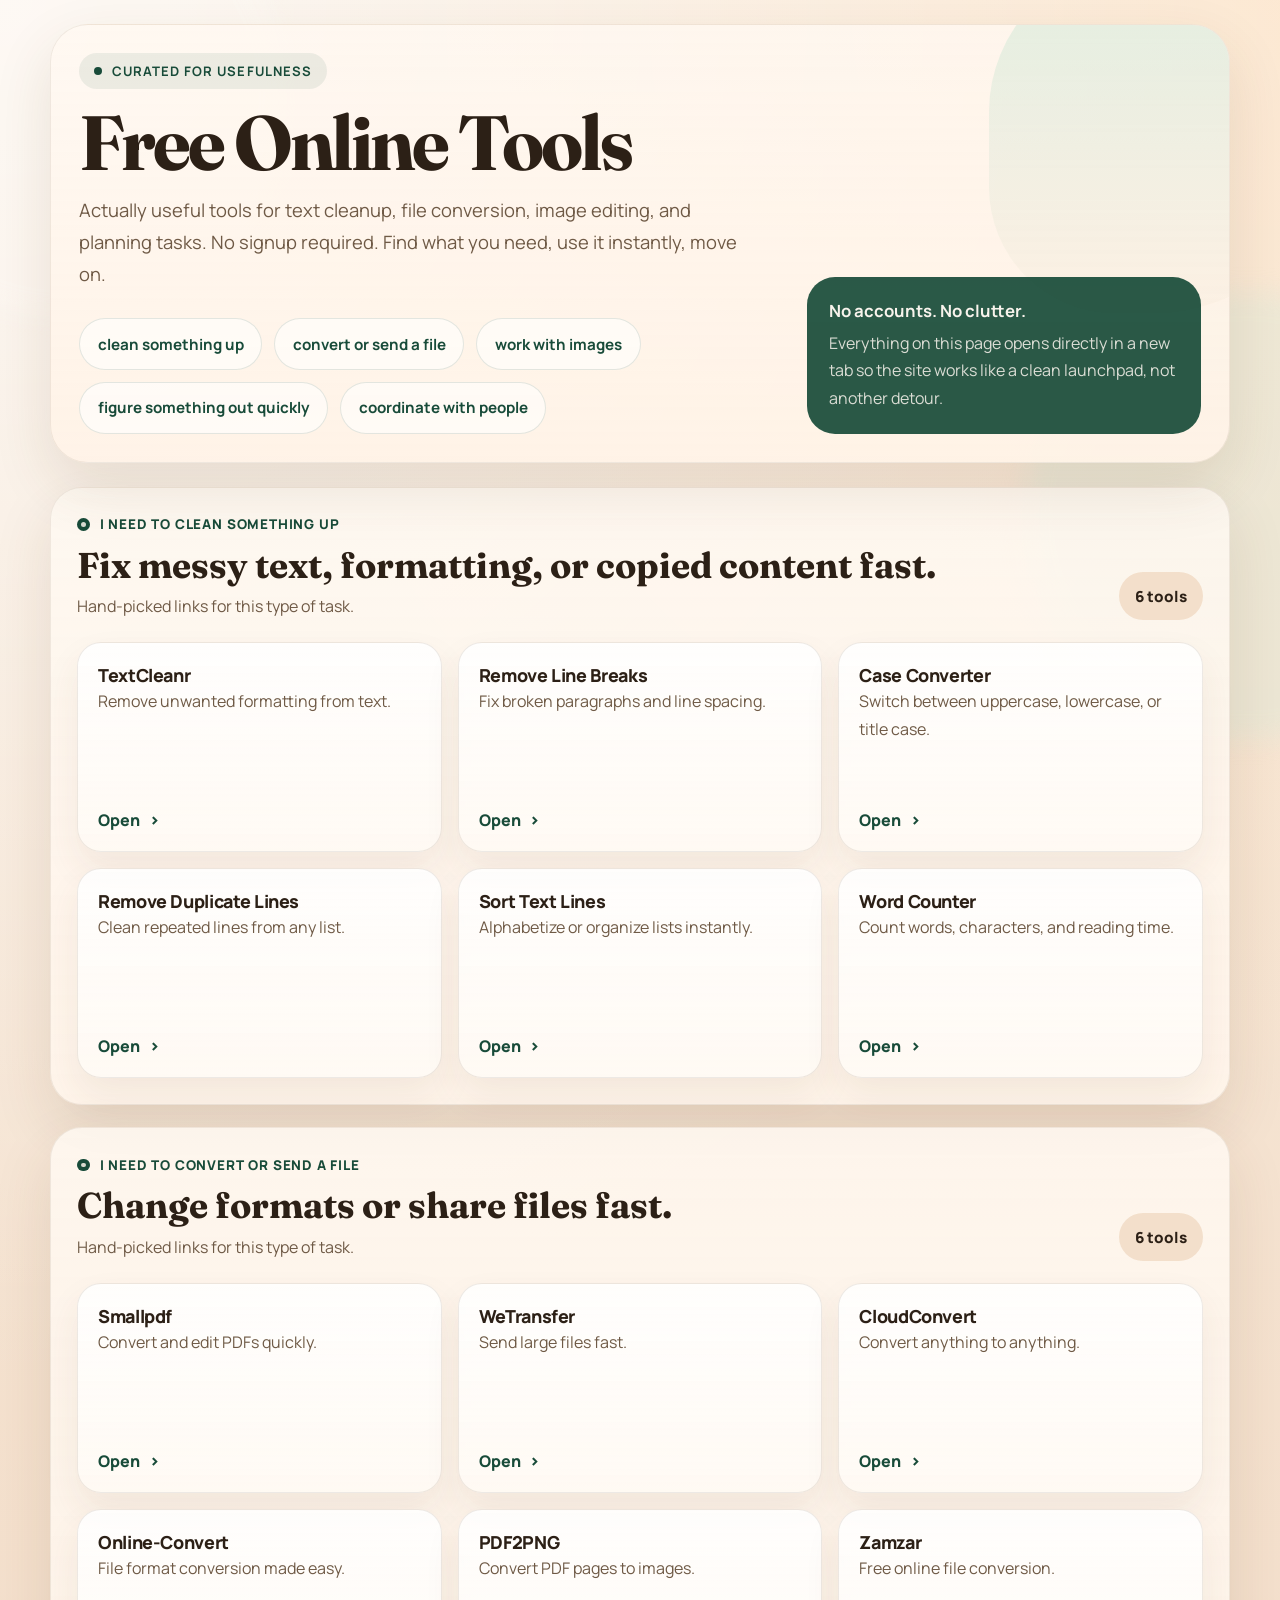
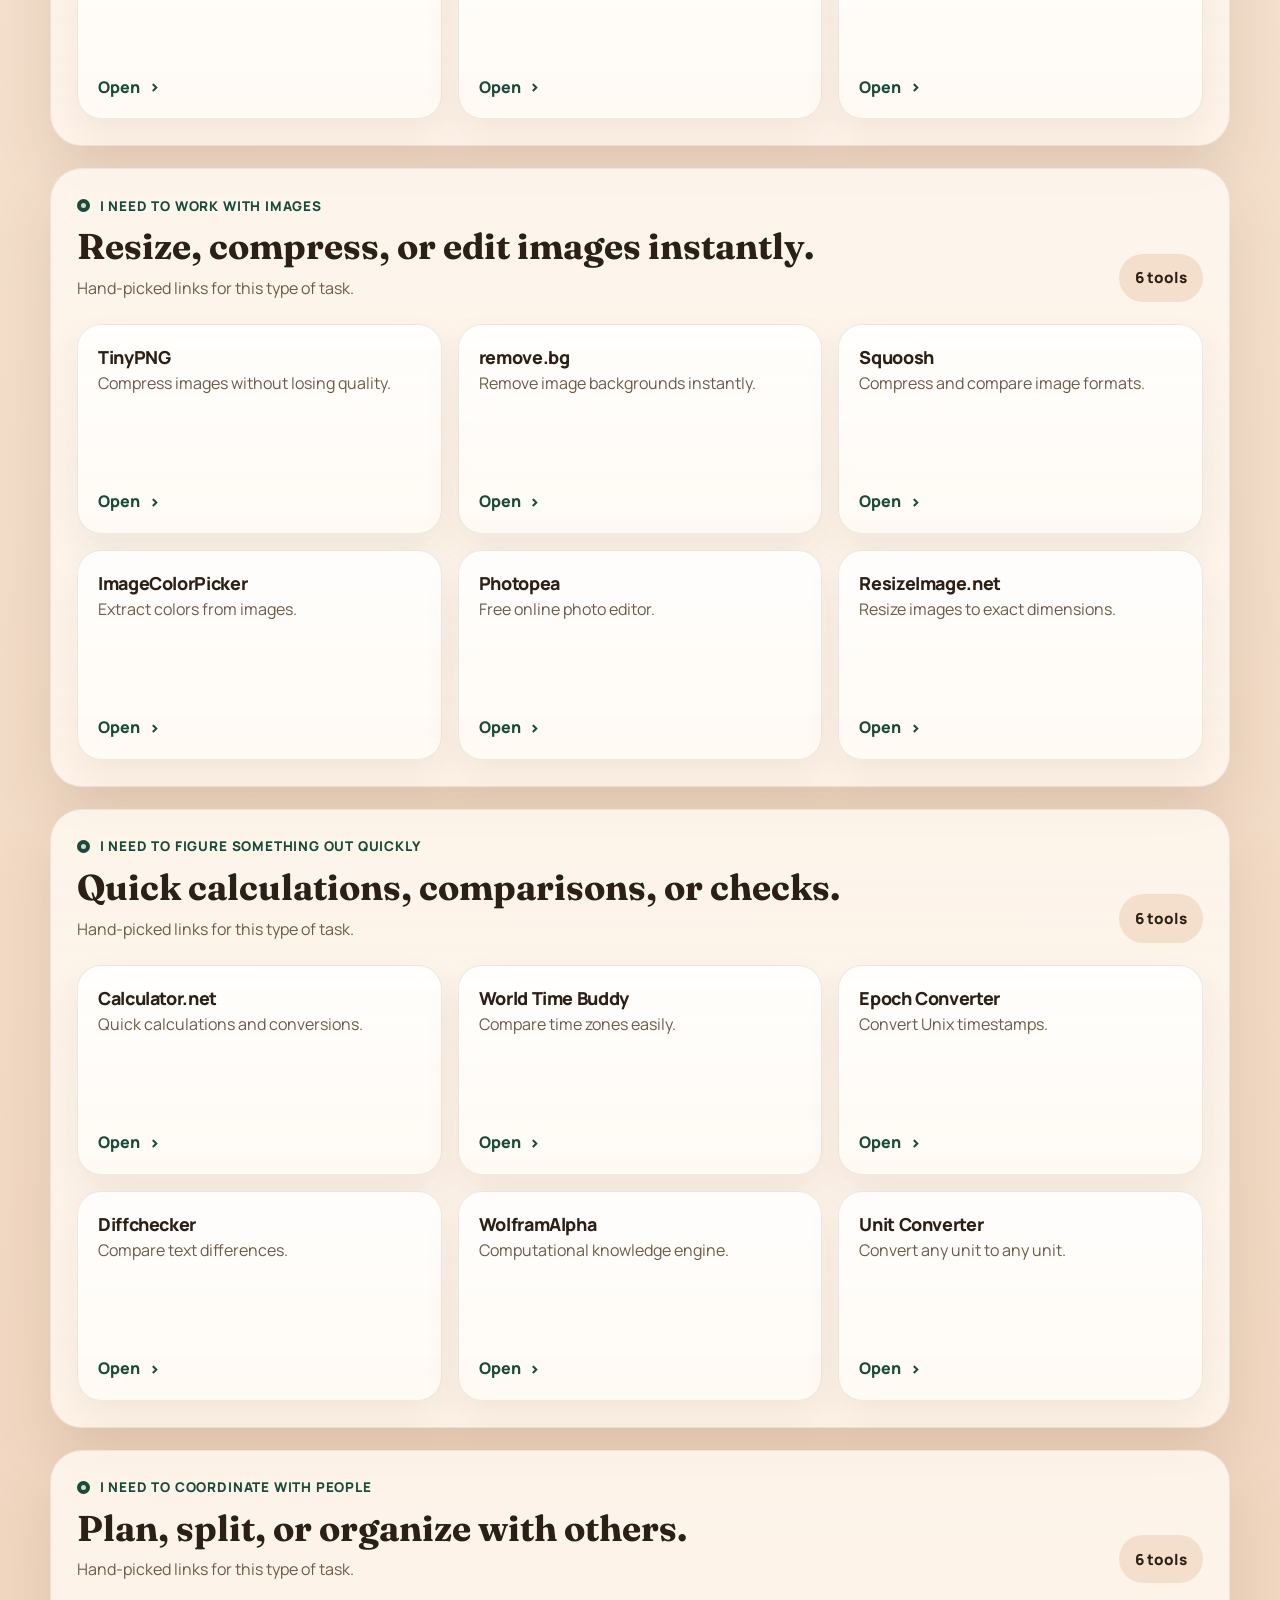
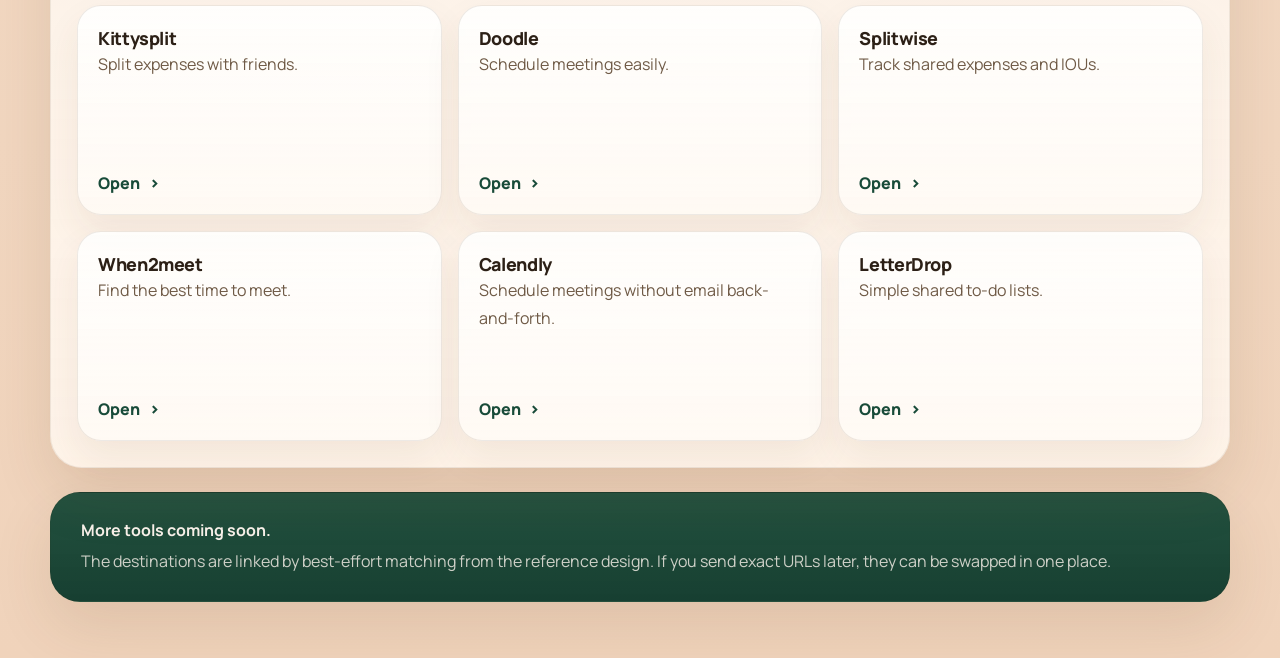
==== commit 1cab307a: "Add SEO metadata, social tags, and favicon assets" ====
--- a/index.html
+++ b/index.html
@@ -3,11 +3,69 @@
   <head>
     <meta charset="UTF-8" />
     <meta name="viewport" content="width=device-width, initial-scale=1.0" />
-    <title>Free Online Tools</title>
+    <title>Free Online Tools | Text, File, Image, and Planning Utilities</title>
     <meta
       name="description"
-      content="Actually useful online tools for cleaning text, converting files, editing images, checking quick answers, and coordinating with people."
-    />
+      content="Free online tools for text cleanup, file conversion, image editing, quick checks, and coordination. Curated tools you can use instantly with no signup required."
+    />
+    <meta
+      name="keywords"
+      content="free online tools, text cleanup, file converter, image tools, calculator tools, collaboration tools"
+    />
+    <meta name="robots" content="index,follow" />
+    <meta name="author" content="Free Online Tools" />
+    <meta name="theme-color" content="#184b39" />
+    <link rel="canonical" href="https://free-online-tools-peach.vercel.app/" />
+
+    <meta
+      property="og:title"
+      content="Free Online Tools | Text, File, Image, and Planning Utilities"
+    />
+    <meta
+      property="og:description"
+      content="Curated free online tools for cleaning text, converting files, editing images, quick calculations, and coordinating with people."
+    />
+    <meta property="og:type" content="website" />
+    <meta property="og:url" content="https://free-online-tools-peach.vercel.app/" />
+    <meta
+      property="og:image"
+      content="https://free-online-tools-peach.vercel.app/og-image.svg"
+    />
+    <meta
+      property="og:image:alt"
+      content="Free Online Tools collections page with categorized utility cards"
+    />
+    <meta name="twitter:card" content="summary_large_image" />
+    <meta
+      name="twitter:title"
+      content="Free Online Tools | Text, File, Image, and Planning Utilities"
+    />
+    <meta
+      name="twitter:description"
+      content="Curated free online tools for text cleanup, conversion, images, quick checks, and team coordination."
+    />
+    <meta
+      name="twitter:image"
+      content="https://free-online-tools-peach.vercel.app/og-image.svg"
+    />
+
+    <script type="application/ld+json">
+      {
+        "@context": "https://schema.org",
+        "@type": "WebSite",
+        "name": "Free Online Tools",
+        "url": "https://free-online-tools-peach.vercel.app/",
+        "description": "Free online tools for text cleanup, file conversion, image editing, quick checks, and coordination.",
+        "inLanguage": "en",
+        "potentialAction": {
+          "@type": "SearchAction",
+          "target": "https://free-online-tools-peach.vercel.app/#sections",
+          "query-input": "required name=search_term_string"
+        }
+      }
+    </script>
+
+    <link rel="icon" href="./favicon.svg" type="image/svg+xml" />
     <link rel="preconnect" href="https://fonts.googleapis.com" />
     <link rel="preconnect" href="https://fonts.gstatic.com" crossorigin />
     <link
@@ -24,8 +82,9 @@
             <div class="eyebrow">Curated for usefulness</div>
             <h1>Free Online Tools</h1>
             <p>
-              Actually useful tools for real-life tasks. No signup required.
-              Find what you need, use it instantly, move on.
+              Actually useful tools for text cleanup, file conversion, image
+              editing, and planning tasks. No signup required. Find what you
+              need, use it instantly, move on.
             </p>
             <nav
               class="chip-row"
@@ -57,43 +116,6 @@
 
     <script>
       const sections = [
-        // {
-        //   id: "clean-up",
-        //   kicker: "I need to clean something up",
-        //   title: "Fix messy text, data, or formatting quickly.",
-        //   tools: [
-        //     {
-        //       name: "JSONLint",
-        //       description: "Validate and format JSON.",
-        //       href: "https://jsonlint.com/",
-        //     },
-        //     {
-        //       name: "Regex101",
-        //       description: "Test and debug regex patterns.",
-        //       href: "https://regex101.com/",
-        //     },
-        //     {
-        //       name: "TextCleanr",
-        //       description: "Remove unwanted formatting from text.",
-        //       href: "https://textcleanr.com/",
-        //     },
-        //     {
-        //       name: "CodeBeautify",
-        //       description: "Format code and data structures.",
-        //       href: "https://codebeautify.org/",
-        //     },
-        //     {
-        //       name: "Remove Line Breaks",
-        //       description: "Clean up text formatting instantly.",
-        //       href: "https://www.textfixer.com/tools/remove-line-breaks.php",
-        //     },
-        //     {
-        //       name: "HTML Cleaner",
-        //       description: "Strip HTML tags and clean markup.",
-        //       href: "https://html-cleaner.com/",
-        //     },
-        //   ],
-        // },
         {
           id: "clean-up",
           kicker: "I need to clean something up",
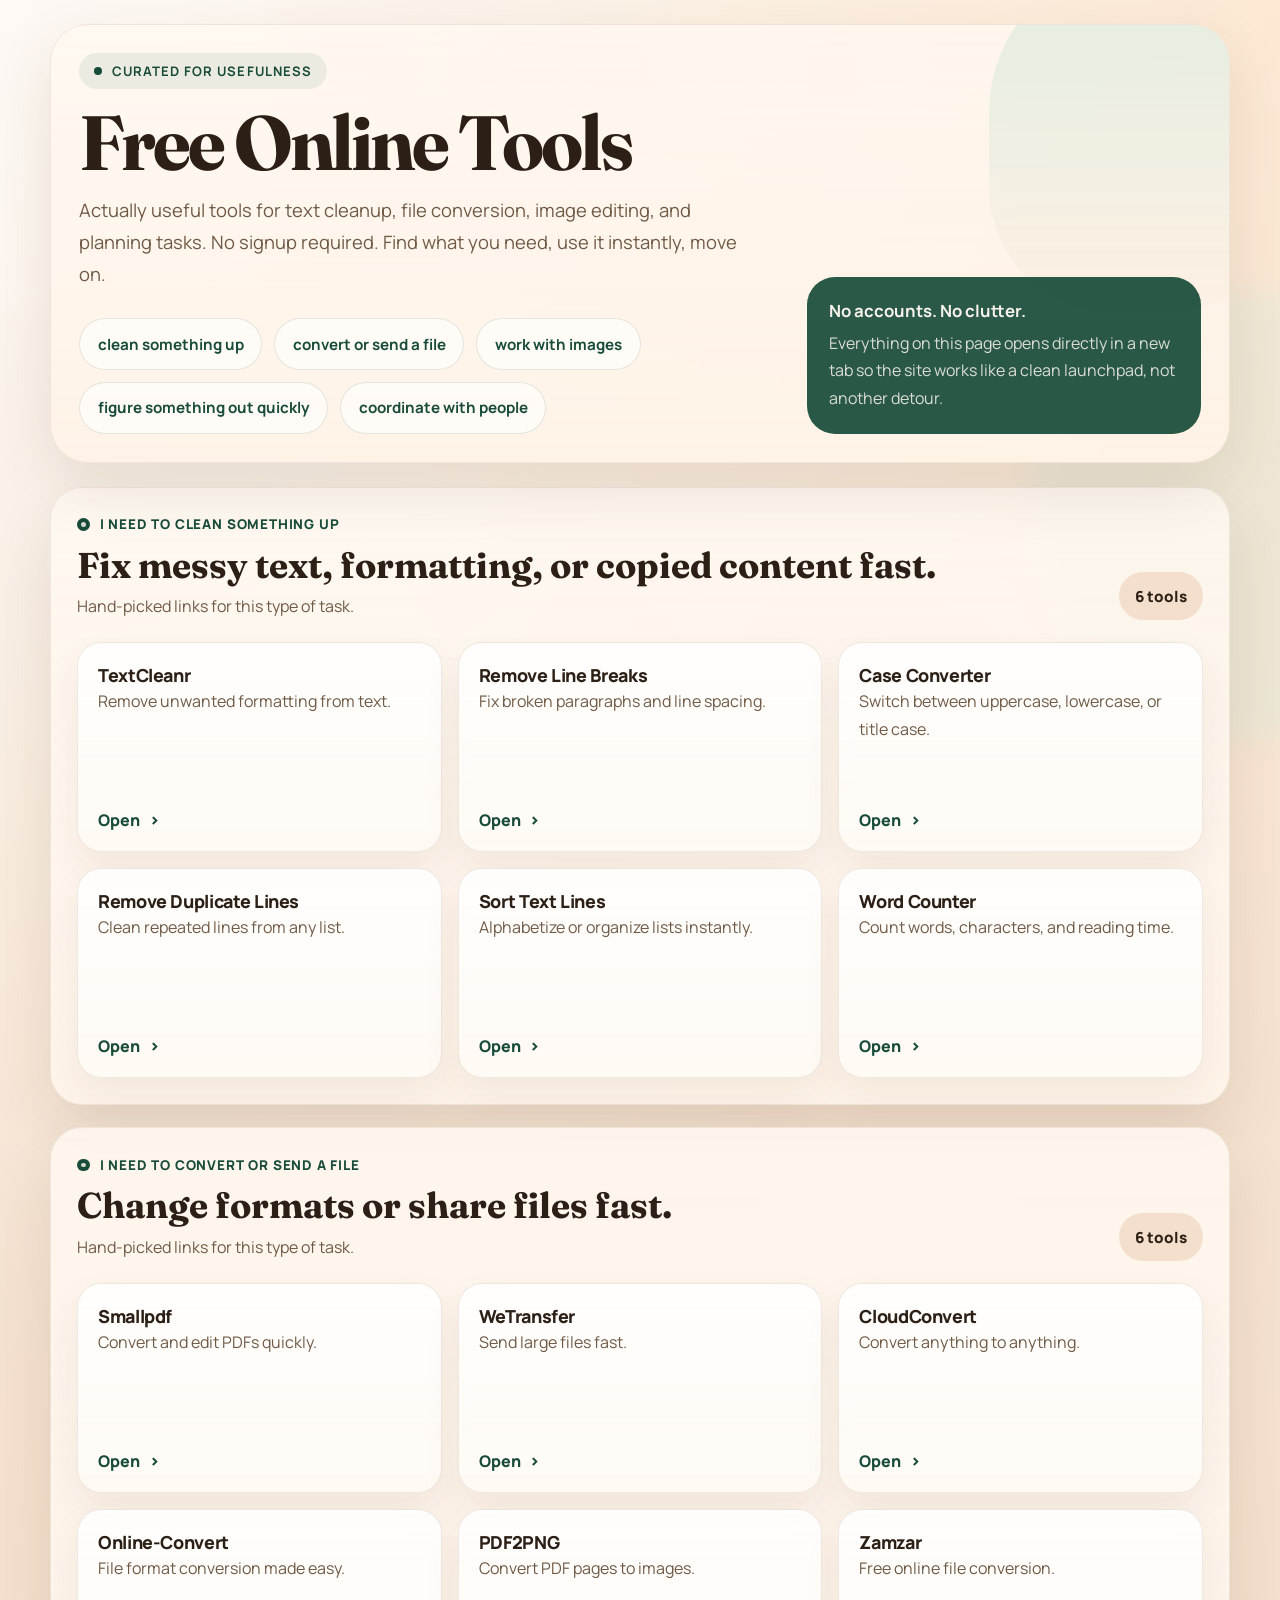
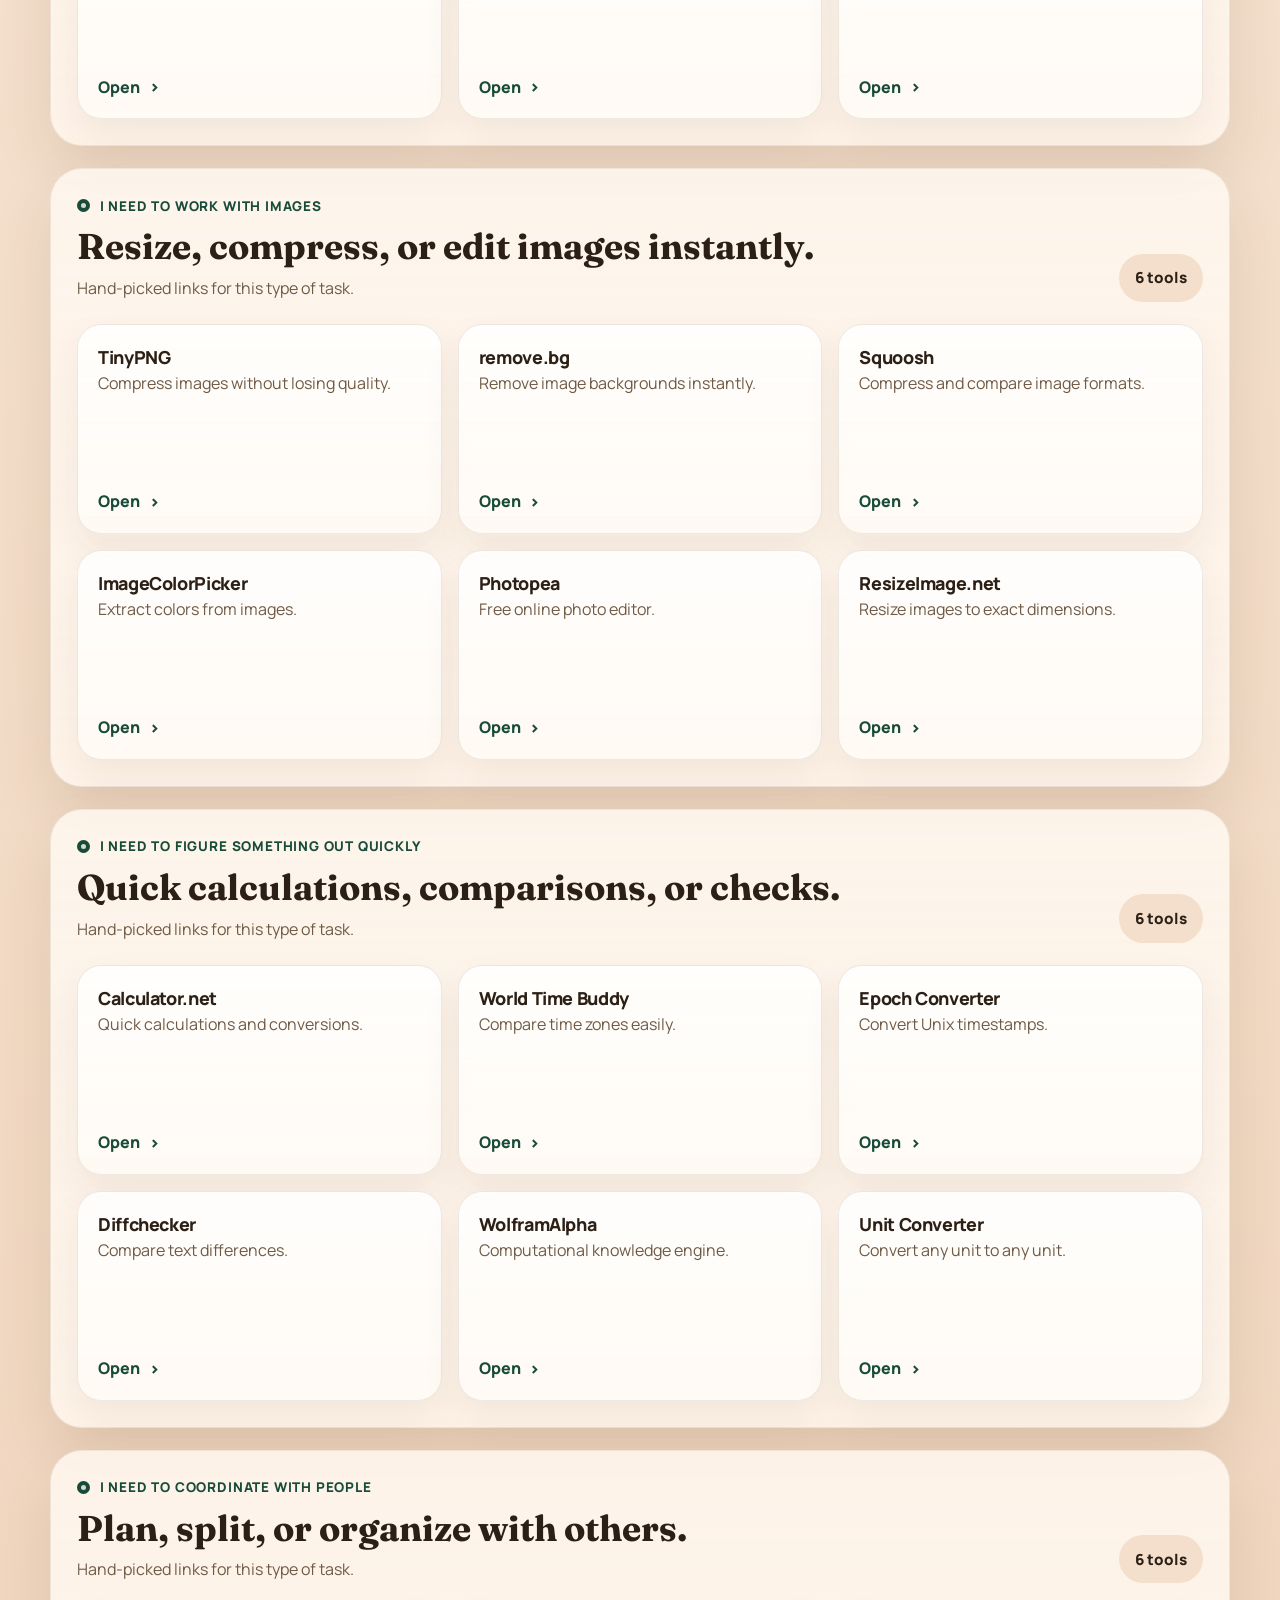
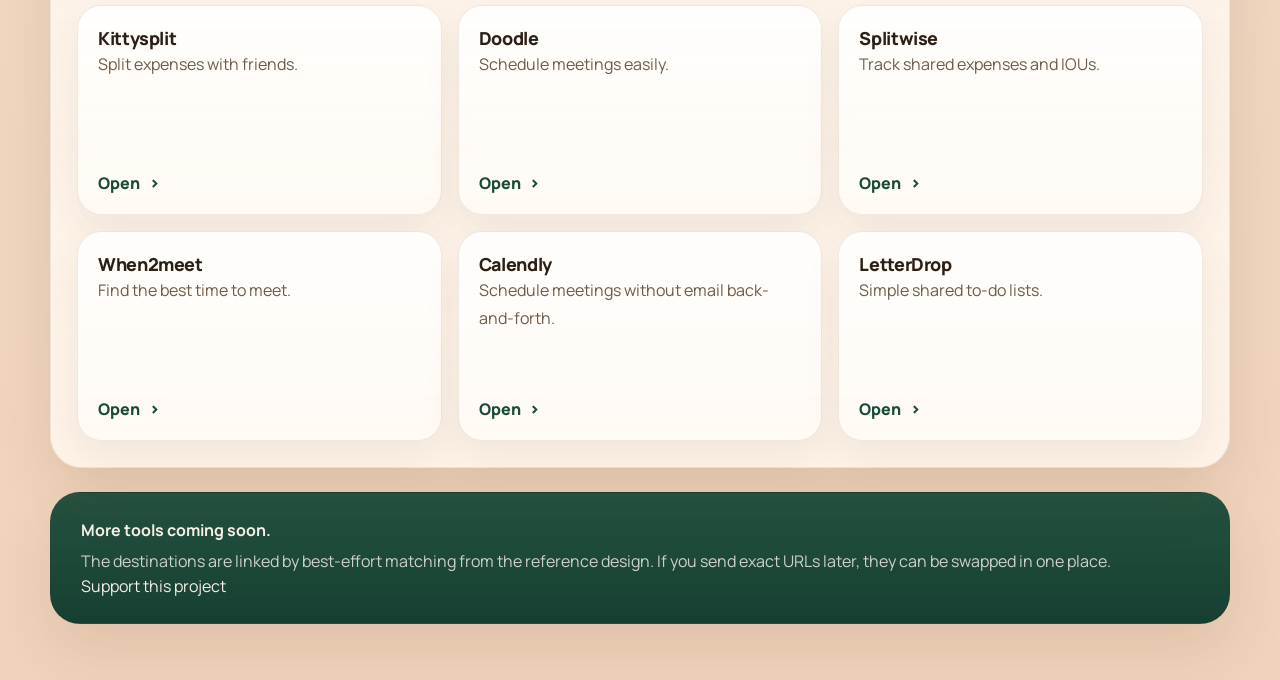
==== commit 42238002: "Added payment" ====
--- a/index.html
+++ b/index.html
@@ -26,7 +26,10 @@
       content="Curated free online tools for cleaning text, converting files, editing images, quick calculations, and coordinating with people."
     />
     <meta property="og:type" content="website" />
-    <meta property="og:url" content="https://free-online-tools-peach.vercel.app/" />
+    <meta
+      property="og:url"
+      content="https://free-online-tools-peach.vercel.app/"
+    />
     <meta
       property="og:image"
       content="https://free-online-tools-peach.vercel.app/og-image.svg"
@@ -105,12 +108,22 @@
       <main id="sections"></main>
 
       <footer class="footer">
-        <strong>More tools coming soon.</strong>
-        <p>
-          The destinations are linked by best-effort matching from the reference
-          design. If you send exact URLs later, they can be swapped in one
-          place.
-        </p>
+        <div class="footer-copy">
+          <strong>More tools coming soon.</strong>
+          <p>
+            The destinations are linked by best-effort matching from the
+            reference design. If you send exact URLs later, they can be swapped
+            in one place.
+          </p>
+        </div>
+        <a
+          class="tip-jar-link"
+          href="https://buy.stripe.com/aFafZiffu4xqe4u45O0gw00"
+          target="_blank"
+          rel="noopener noreferrer"
+        >
+          Support this project
+        </a>
       </footer>
     </div>
 
